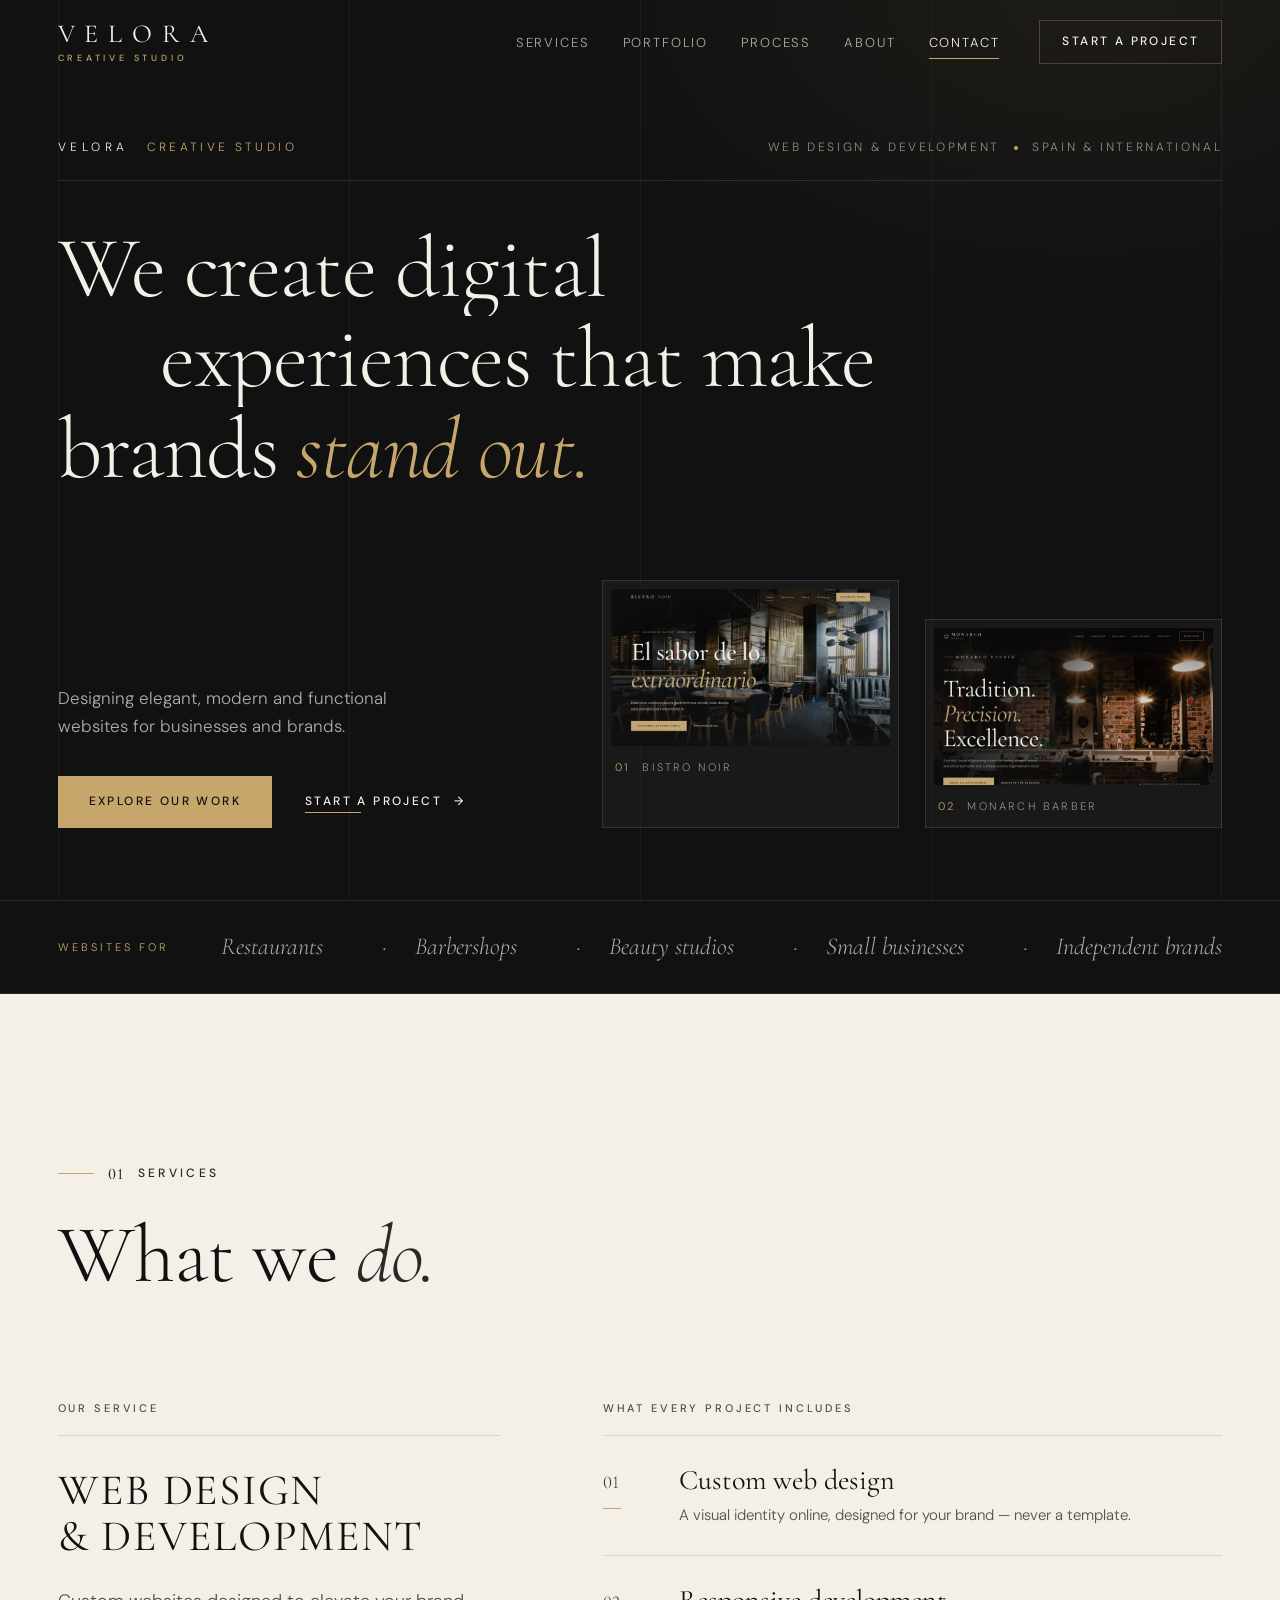
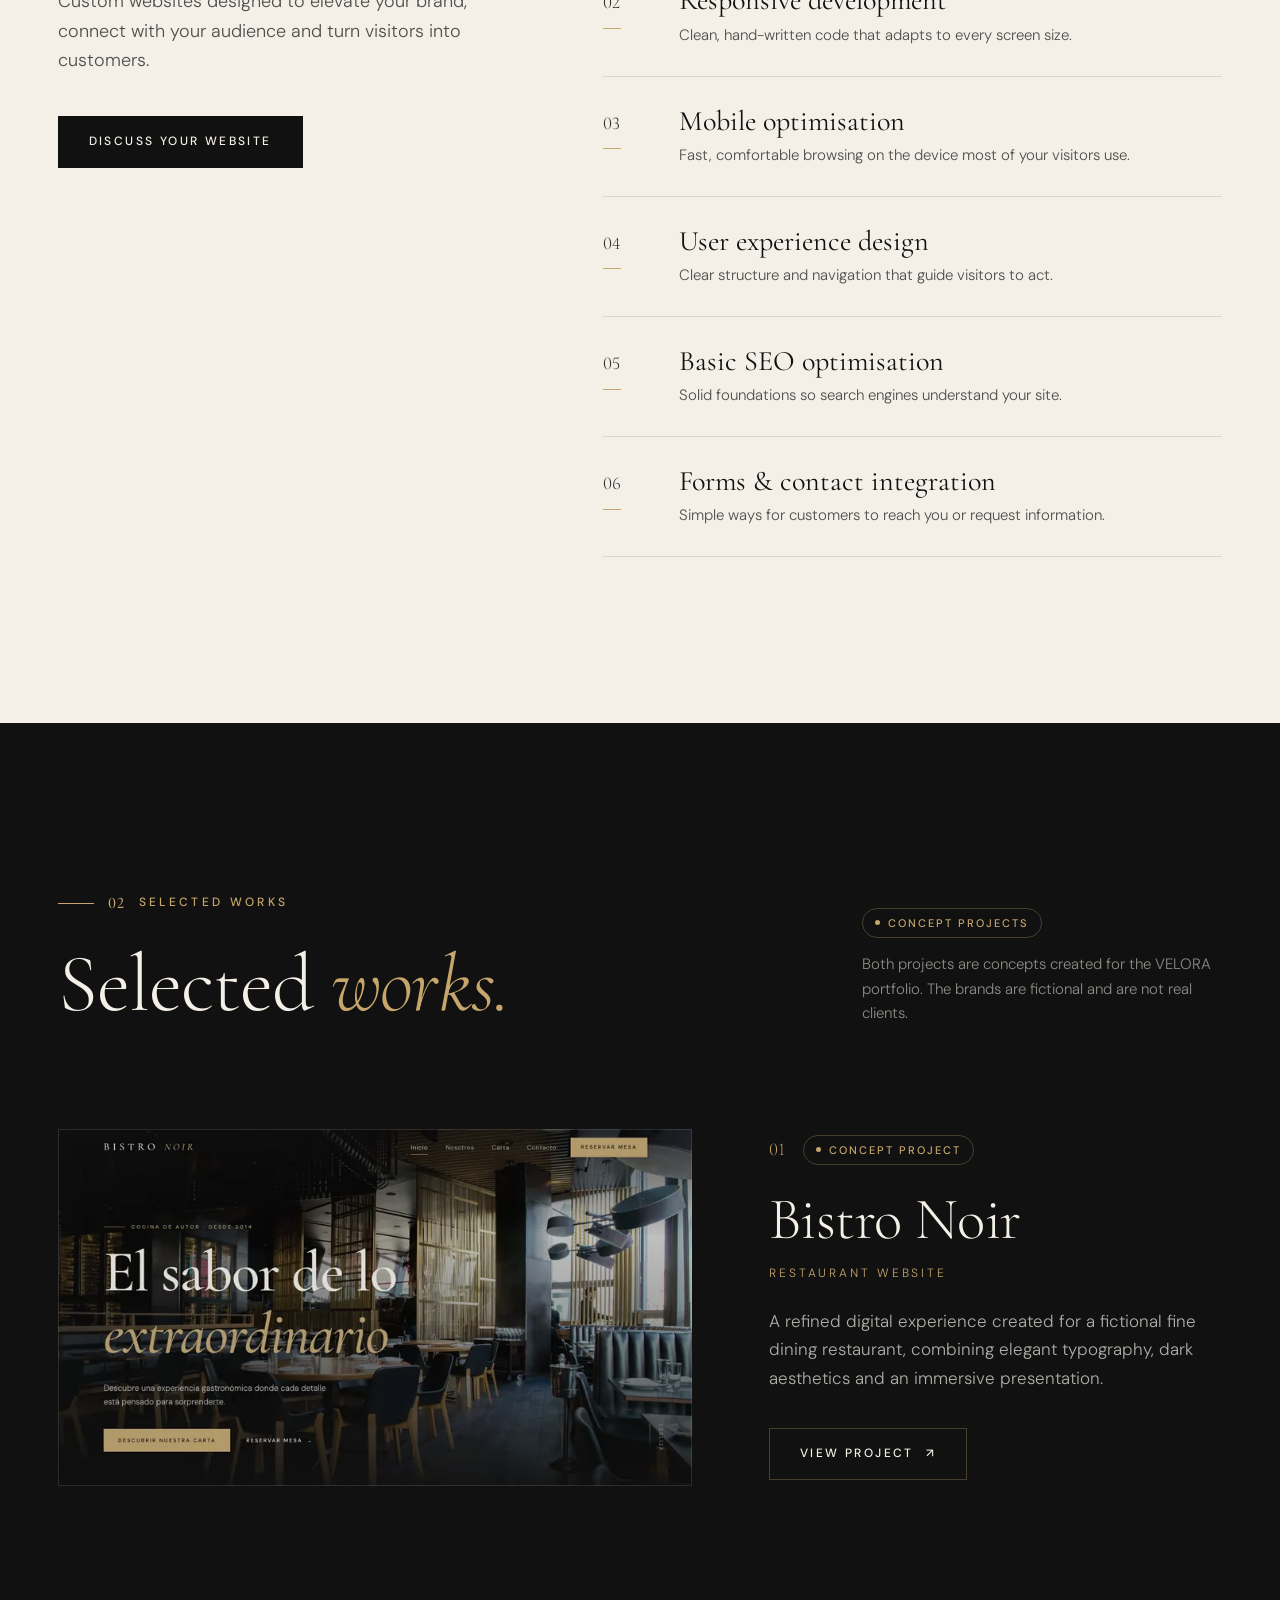
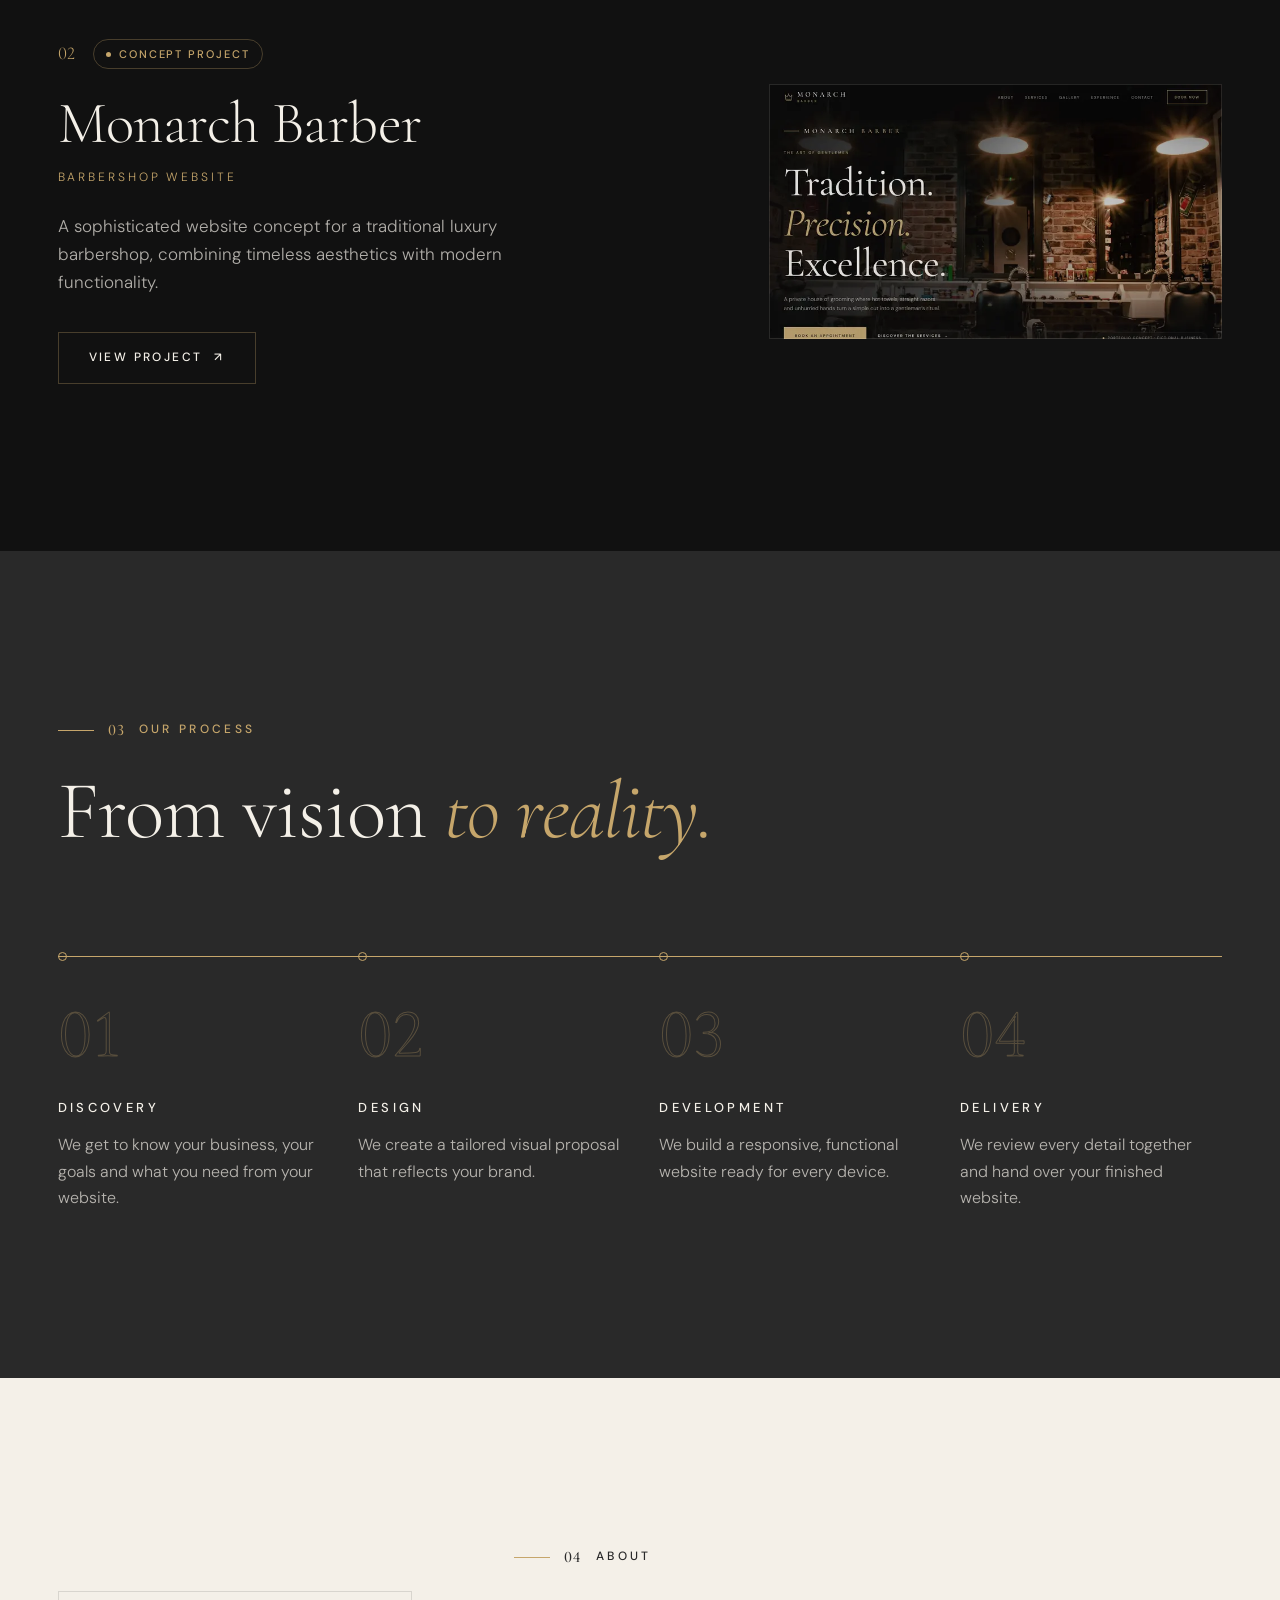
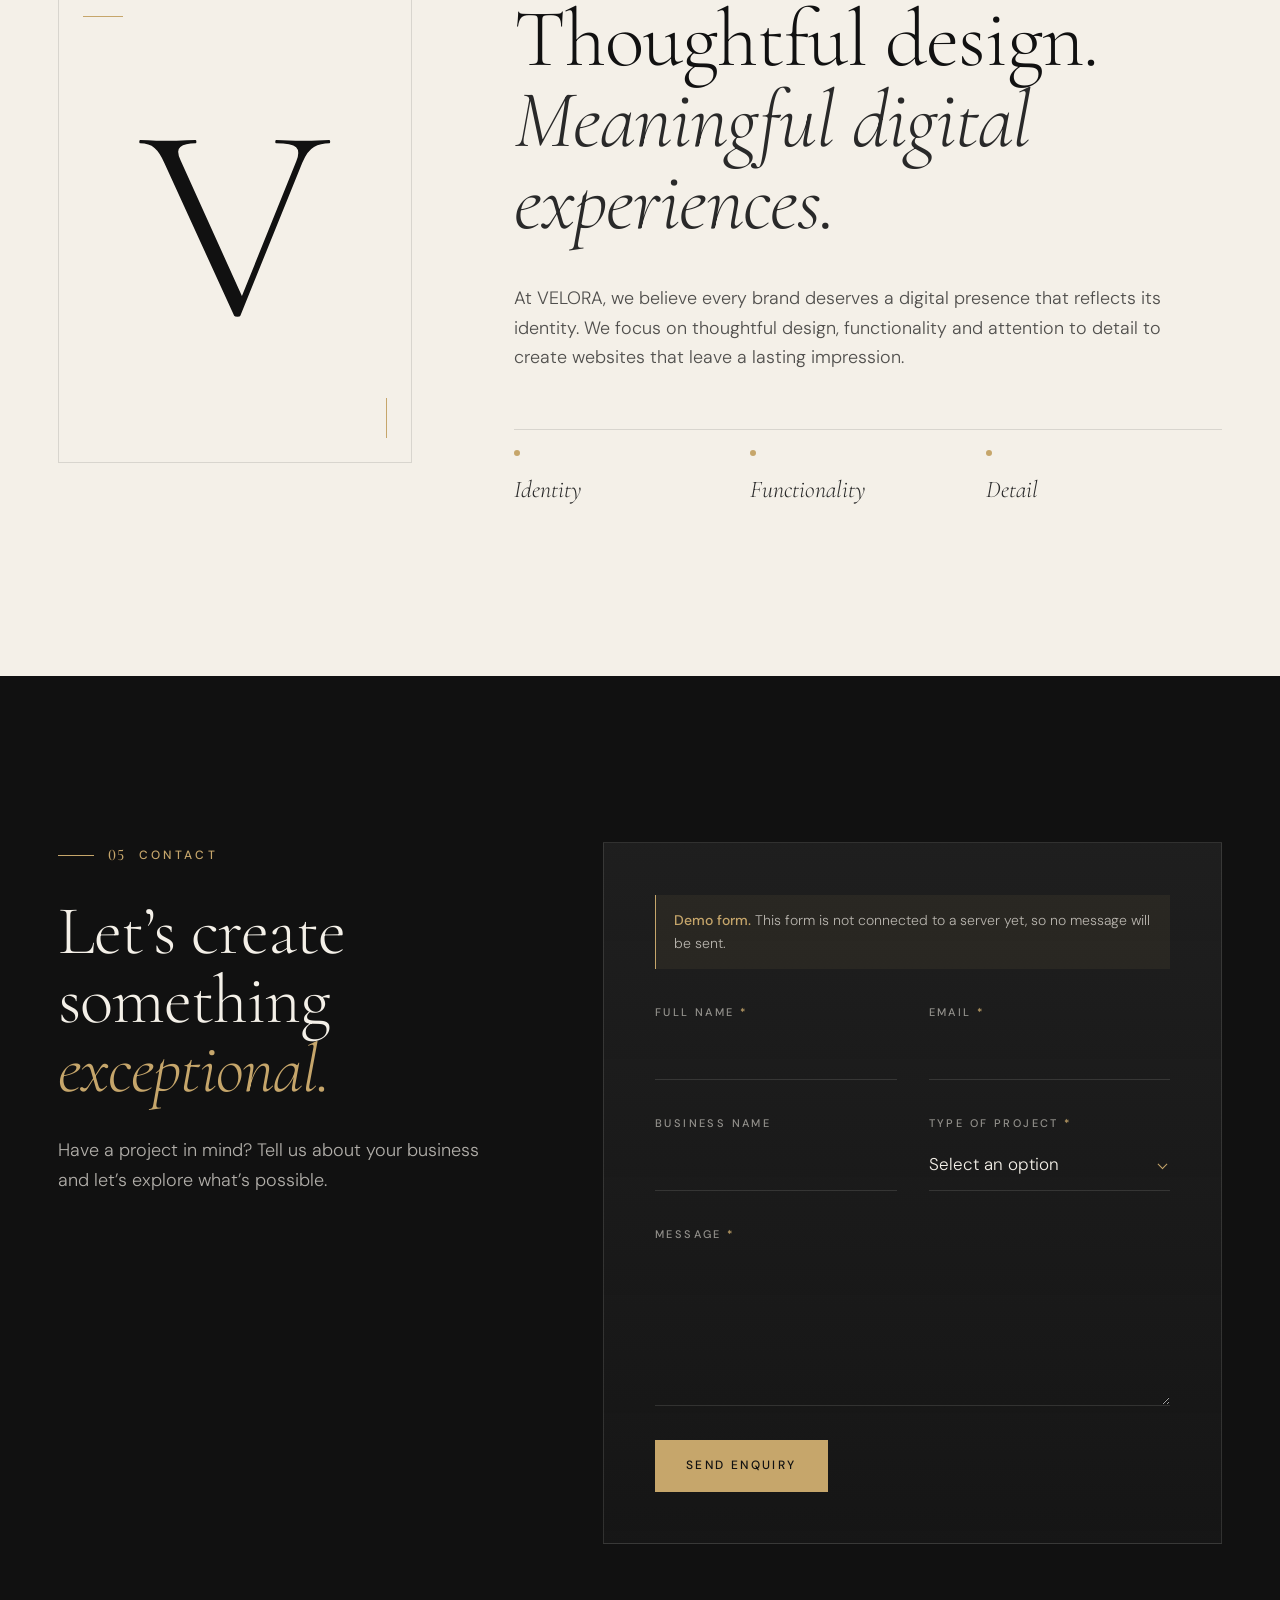
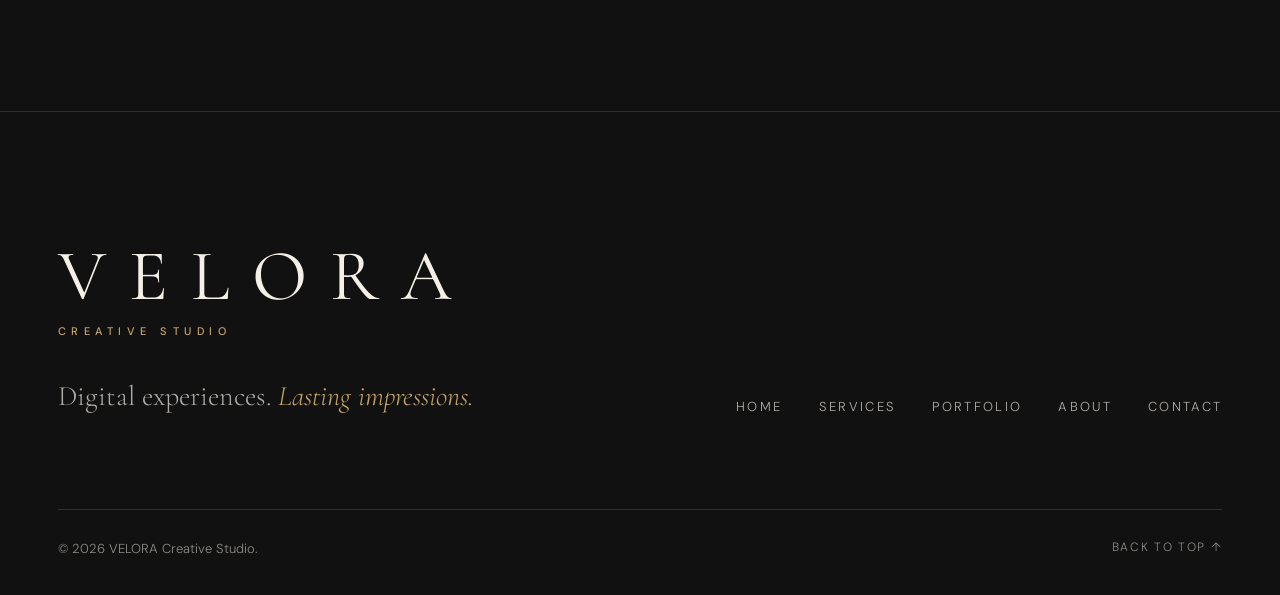
==== index.html @ c4451de2 "VELORA Creative Studio website" ====
<!doctype html>
<html lang="en">
<head>
  <meta charset="utf-8">
  <meta name="viewport" content="width=device-width, initial-scale=1">
  <title>VELORA Creative Studio — Web Design &amp; Development</title>
  <meta name="description" content="VELORA Creative Studio designs and develops elegant, modern and functional websites for restaurants, barbershops, beauty studios, small businesses and independent brands in Spain and internationally.">
  <meta name="theme-color" content="#111111">
  <meta name="color-scheme" content="dark light">
  <link rel="canonical" href="https://aarongarcia1.github.io/velora-creative-studio/">

  <!-- Open Graph / social -->
  <meta property="og:type" content="website">
  <meta property="og:site_name" content="VELORA Creative Studio">
  <meta property="og:locale" content="en_GB">
  <meta property="og:locale:alternate" content="es_ES">
  <meta property="og:title" content="VELORA Creative Studio — Digital experiences. Lasting impressions.">
  <meta property="og:description" content="Elegant, modern and functional websites for businesses and brands.">
  <meta property="og:url" content="https://aarongarcia1.github.io/velora-creative-studio/">
  <meta property="og:image" content="https://aarongarcia1.github.io/velora-creative-studio/assets/img/og-image.jpg">
  <meta property="og:image:width" content="1200">
  <meta property="og:image:height" content="630">
  <meta property="og:image:alt" content="VELORA Creative Studio wordmark on a charcoal background with a champagne gold rule">
  <meta name="twitter:card" content="summary_large_image">
  <meta name="twitter:title" content="VELORA Creative Studio — Digital experiences. Lasting impressions.">
  <meta name="twitter:description" content="Elegant, modern and functional websites for businesses and brands.">
  <meta name="twitter:image" content="https://aarongarcia1.github.io/velora-creative-studio/assets/img/og-image.jpg">

  <link rel="icon" href="assets/img/favicon.svg" type="image/svg+xml">
  <link rel="apple-touch-icon" href="assets/img/apple-touch-icon.png">

  <link rel="preconnect" href="https://fonts.googleapis.com">
  <link rel="preconnect" href="https://fonts.gstatic.com" crossorigin>
  <link rel="stylesheet" href="https://fonts.googleapis.com/css2?family=Cormorant+Garamond:ital,wght@0,300;0,400;0,500;1,300;1,400&amp;family=DM+Sans:opsz,wght@9..40,300;9..40,400;9..40,500&amp;display=swap">
  <link rel="stylesheet" href="assets/css/styles.css">

  <script type="application/ld+json">
  {
    "@context": "https://schema.org",
    "@type": "ProfessionalService",
    "name": "VELORA Creative Studio",
    "slogan": "Digital experiences. Lasting impressions.",
    "description": "Design and development of websites for businesses and brands.",
    "url": "https://aarongarcia1.github.io/velora-creative-studio/",
    "image": "https://aarongarcia1.github.io/velora-creative-studio/assets/img/og-image.jpg",
    "areaServed": ["ES", "Worldwide"],
    "knowsAbout": ["Web design", "Web development", "Responsive design", "User experience design", "Basic SEO"]
  }
  </script>

  <script>document.documentElement.classList.add('js');</script>
  <script src="assets/js/config.js" defer></script>
  <script src="assets/js/main.js" defer></script>
</head>
<body>
  <a class="skip-link" href="#main">Skip to content</a>

  <!-- ============ HEADER ============ -->
  <header class="site-header" id="top">
    <div class="container header-inner">
      <a class="logo" href="#home" aria-label="VELORA Creative Studio — back to top">
        <span class="logo-word">VELORA</span>
        <span class="logo-sub">Creative Studio</span>
      </a>

      <nav class="nav" aria-label="Main">
        <ul class="nav-list">
          <li><a href="#services">Services</a></li>
          <li><a href="#work">Portfolio</a></li>
          <li><a href="#process">Process</a></li>
          <li><a href="#about">About</a></li>
          <li><a href="#contact">Contact</a></li>
        </ul>
      </nav>

      <a class="btn btn-outline header-cta" href="#contact">Start a project</a>

      <button class="menu-toggle" type="button" aria-expanded="false" aria-controls="mobile-menu" aria-label="Open menu">
        <span class="menu-toggle-line"></span>
        <span class="menu-toggle-line"></span>
      </button>
    </div>
  </header>

  <!-- Mobile menu -->
  <div class="mobile-menu" id="mobile-menu" hidden>
    <nav aria-label="Mobile">
      <ol class="mobile-list">
        <li><a href="#home"><span>01</span>Home</a></li>
        <li><a href="#services"><span>02</span>Services</a></li>
        <li><a href="#work"><span>03</span>Portfolio</a></li>
        <li><a href="#process"><span>04</span>Process</a></li>
        <li><a href="#about"><span>05</span>About</a></li>
        <li><a href="#contact"><span>06</span>Contact</a></li>
      </ol>
    </nav>
    <p class="mobile-tagline">Digital experiences. Lasting impressions.</p>
  </div>

  <main id="main">

    <!-- ============ HERO ============ -->
    <section class="hero" id="home" aria-labelledby="hero-title">
      <div class="hero-grid-lines" aria-hidden="true"><span></span><span></span><span></span><span></span></div>

      <div class="container hero-inner">
        <div class="hero-meta" data-hero>
          <span class="hero-brand">VELORA <em>Creative Studio</em></span>
          <span class="hero-meta-right">Web design &amp; development <span class="dot" aria-hidden="true"></span> Spain &amp; international</span>
        </div>

        <h1 class="hero-title" id="hero-title">
          <span class="line"><span data-hero>We create digital</span></span>
          <span class="line"><span data-hero>experiences that make</span></span>
          <span class="line"><span data-hero>brands <em>stand out.</em></span></span>
        </h1>

        <div class="hero-bottom">
          <div class="hero-copy" data-hero>
            <p class="hero-lead">Designing elegant, modern and functional websites for businesses and brands.</p>
            <div class="hero-actions">
              <a class="btn btn-gold" href="#work">Explore our work</a>
              <a class="btn btn-text" href="#contact">Start a project <span class="arrow" aria-hidden="true">→</span></a>
            </div>
          </div>

          <div class="hero-preview" data-hero aria-label="Preview of our concept projects">
            <a class="hero-frame hero-frame--a" href="#work-bistro-noir" data-parallax="0.04">
              <img src="assets/img/bistro-noir-800.webp" width="800" height="450" alt="Home page of the Bistro Noir concept website" fetchpriority="high">
              <span class="hero-frame-cap"><span>01</span> Bistro Noir</span>
            </a>
            <a class="hero-frame hero-frame--b" href="#work-monarch-barber" data-parallax="-0.03">
              <img src="assets/img/monarch-barber-800.webp" width="800" height="450" alt="Home page of the Monarch Barber concept website">
              <span class="hero-frame-cap"><span>02</span> Monarch Barber</span>
            </a>
          </div>
        </div>
      </div>
    </section>

    <!-- ============ AUDIENCE BAND ============ -->
    <div class="band" aria-label="Who we design for">
      <div class="container band-inner">
        <span class="band-label">Websites for</span>
        <ul class="band-list">
          <li>Restaurants</li>
          <li>Barbershops</li>
          <li>Beauty studios</li>
          <li>Small businesses</li>
          <li>Independent brands</li>
        </ul>
      </div>
    </div>

    <!-- ============ SERVICES ============ -->
    <section class="section section--light services" id="services" aria-labelledby="services-title">
      <div class="container">
        <header class="section-head">
          <p class="eyebrow" data-reveal><span class="eyebrow-num">01</span> Services</p>
          <h2 class="section-title" id="services-title" data-reveal>What we <em>do.</em></h2>
        </header>

        <div class="services-grid">
          <div class="service-main" data-reveal>
            <p class="service-kicker">Our service</p>
            <h3 class="service-name">Web Design<br>&amp; Development</h3>
            <p class="service-desc">Custom websites designed to elevate your brand, connect with your audience and turn visitors into customers.</p>
            <a class="btn btn-dark" href="#contact">Discuss your website</a>
          </div>

          <div class="service-includes" data-reveal>
            <p class="service-kicker">What every project includes</p>
            <ol class="includes-list">
              <li><span class="inc-num">01</span><span class="inc-name">Custom web design</span><span class="inc-note">A visual identity online, designed for your brand — never a template.</span></li>
              <li><span class="inc-num">02</span><span class="inc-name">Responsive development</span><span class="inc-note">Clean, hand-written code that adapts to every screen size.</span></li>
              <li><span class="inc-num">03</span><span class="inc-name">Mobile optimisation</span><span class="inc-note">Fast, comfortable browsing on the device most of your visitors use.</span></li>
              <li><span class="inc-num">04</span><span class="inc-name">User experience design</span><span class="inc-note">Clear structure and navigation that guide visitors to act.</span></li>
              <li><span class="inc-num">05</span><span class="inc-name">Basic SEO optimisation</span><span class="inc-note">Solid foundations so search engines understand your site.</span></li>
              <li><span class="inc-num">06</span><span class="inc-name">Forms &amp; contact integration</span><span class="inc-note">Simple ways for customers to reach you or request information.</span></li>
            </ol>
          </div>
        </div>
      </div>
    </section>

    <!-- ============ SELECTED WORKS ============ -->
    <section class="section section--dark work" id="work" aria-labelledby="work-title">
      <div class="container">
        <header class="section-head section-head--split">
          <div>
            <p class="eyebrow" data-reveal><span class="eyebrow-num">02</span> Selected works</p>
            <h2 class="section-title" id="work-title" data-reveal>Selected <em>works.</em></h2>
          </div>
          <p class="work-disclaimer" data-reveal>
            <span class="tag">Concept projects</span>
            Both projects are concepts created for the VELORA portfolio. The brands are fictional and are not real clients.
          </p>
        </header>

        <article class="project" id="work-bistro-noir" data-reveal>
          <a class="project-media" href="https://aarongarcia1.github.io/bistro-noir/" target="_blank" rel="noopener" tabindex="-1" aria-hidden="true">
            <img src="assets/img/bistro-noir-800.webp"
                 srcset="assets/img/bistro-noir-800.webp 800w, assets/img/bistro-noir-1440.webp 1440w"
                 sizes="(min-width: 960px) 60vw, 100vw"
                 width="1440" height="810" loading="lazy" decoding="async"
                 alt="">
            <span class="project-hover" aria-hidden="true"><span>View project</span></span>
          </a>
          <div class="project-info">
            <p class="project-index"><span>01</span> <span class="tag">Concept project</span></p>
            <h3 class="project-name">Bistro Noir</h3>
            <p class="project-cat">Restaurant Website</p>
            <p class="project-desc">A refined digital experience created for a fictional fine dining restaurant, combining elegant typography, dark aesthetics and an immersive presentation.</p>
            <a class="btn btn-outline" href="https://aarongarcia1.github.io/bistro-noir/" target="_blank" rel="noopener">View project <span class="arrow" aria-hidden="true">↗</span><span class="visually-hidden"> Bistro Noir (opens in a new tab)</span></a>
          </div>
        </article>

        <article class="project project--reverse" id="work-monarch-barber" data-reveal>
          <a class="project-media" href="https://aarongarcia1.github.io/monarch-barber/" target="_blank" rel="noopener" tabindex="-1" aria-hidden="true">
            <img src="assets/img/monarch-barber-800.webp"
                 srcset="assets/img/monarch-barber-800.webp 800w, assets/img/monarch-barber-1440.webp 1440w"
                 sizes="(min-width: 960px) 60vw, 100vw"
                 width="1440" height="810" loading="lazy" decoding="async"
                 alt="">
            <span class="project-hover" aria-hidden="true"><span>View project</span></span>
          </a>
          <div class="project-info">
            <p class="project-index"><span>02</span> <span class="tag">Concept project</span></p>
            <h3 class="project-name">Monarch Barber</h3>
            <p class="project-cat">Barbershop Website</p>
            <p class="project-desc">A sophisticated website concept for a traditional luxury barbershop, combining timeless aesthetics with modern functionality.</p>
            <a class="btn btn-outline" href="https://aarongarcia1.github.io/monarch-barber/" target="_blank" rel="noopener">View project <span class="arrow" aria-hidden="true">↗</span><span class="visually-hidden"> Monarch Barber (opens in a new tab)</span></a>
          </div>
        </article>
      </div>
    </section>

    <!-- ============ PROCESS ============ -->
    <section class="section section--graphite process" id="process" aria-labelledby="process-title">
      <div class="container">
        <header class="section-head">
          <p class="eyebrow" data-reveal><span class="eyebrow-num">03</span> Our process</p>
          <h2 class="section-title" id="process-title" data-reveal>From vision <em>to reality.</em></h2>
        </header>

        <ol class="steps" data-steps>
          <li class="step" data-reveal>
            <span class="step-num">01</span>
            <h3 class="step-name">Discovery</h3>
            <p class="step-text">We get to know your business, your goals and what you need from your website.</p>
          </li>
          <li class="step" data-reveal>
            <span class="step-num">02</span>
            <h3 class="step-name">Design</h3>
            <p class="step-text">We create a tailored visual proposal that reflects your brand.</p>
          </li>
          <li class="step" data-reveal>
            <span class="step-num">03</span>
            <h3 class="step-name">Development</h3>
            <p class="step-text">We build a responsive, functional website ready for every device.</p>
          </li>
          <li class="step" data-reveal>
            <span class="step-num">04</span>
            <h3 class="step-name">Delivery</h3>
            <p class="step-text">We review every detail together and hand over your finished website.</p>
          </li>
        </ol>
      </div>
    </section>

    <!-- ============ ABOUT ============ -->
    <section class="section section--light about" id="about" aria-labelledby="about-title">
      <div class="container about-grid">
        <div class="about-mark" aria-hidden="true" data-reveal>
          <span class="about-v">V</span>
        </div>
        <div class="about-body">
          <p class="eyebrow" data-reveal><span class="eyebrow-num">04</span> About</p>
          <h2 class="section-title" id="about-title" data-reveal>Thoughtful design. <em>Meaningful digital experiences.</em></h2>
          <p class="about-text" data-reveal>At VELORA, we believe every brand deserves a digital presence that reflects its identity. We focus on thoughtful design, functionality and attention to detail to create websites that leave a lasting impression.</p>
          <ul class="values" data-reveal>
            <li>Identity</li>
            <li>Functionality</li>
            <li>Detail</li>
          </ul>
        </div>
      </div>
    </section>

    <!-- ============ CONTACT ============ -->
    <section class="section section--dark contact" id="contact" aria-labelledby="contact-title">
      <div class="container contact-grid">
        <div class="contact-intro">
          <p class="eyebrow" data-reveal><span class="eyebrow-num">05</span> Contact</p>
          <h2 class="section-title" id="contact-title" data-reveal>Let’s create something <em>exceptional.</em></h2>
          <p class="contact-lead" data-reveal>Have a project in mind? Tell us about your business and let’s explore what’s possible.</p>

          <!-- Filled from assets/js/config.js — hidden while empty -->
          <div class="contact-details" data-contact-details data-reveal hidden>
            <p class="contact-email" data-contact-email hidden>
              <span class="contact-label">Email</span>
              <a href="#" data-contact-email-link></a>
            </p>
            <div class="contact-social" data-contact-social hidden>
              <span class="contact-label">Follow</span>
              <ul data-social-list></ul>
            </div>
          </div>
        </div>

        <form class="form" id="contact-form" novalidate data-reveal aria-describedby="form-note">
          <div class="form-note" id="form-note" data-form-note>
            <strong>Demo form.</strong> This form is not connected to a server yet, so no message will be sent.
          </div>

          <div class="field">
            <label for="f-name">Full name <span aria-hidden="true">*</span></label>
            <input id="f-name" name="name" type="text" autocomplete="name" required maxlength="100">
            <p class="field-error" id="f-name-err" aria-live="polite"></p>
          </div>
          <div class="field">
            <label for="f-email">Email <span aria-hidden="true">*</span></label>
            <input id="f-email" name="email" type="email" autocomplete="email" required maxlength="150">
            <p class="field-error" id="f-email-err" aria-live="polite"></p>
          </div>
          <div class="field">
            <label for="f-business">Business name</label>
            <input id="f-business" name="business" type="text" autocomplete="organization" maxlength="120">
          </div>
          <div class="field">
            <label for="f-type">Type of project <span aria-hidden="true">*</span></label>
            <div class="select-wrap">
              <select id="f-type" name="project_type" required>
                <option value="">Select an option</option>
                <option>New website</option>
                <option>Website redesign</option>
                <option>Landing page</option>
                <option>Not sure yet</option>
              </select>
            </div>
            <p class="field-error" id="f-type-err" aria-live="polite"></p>
          </div>
          <div class="field field--full">
            <label for="f-message">Message <span aria-hidden="true">*</span></label>
            <textarea id="f-message" name="message" rows="5" required maxlength="2000"></textarea>
            <p class="field-error" id="f-message-err" aria-live="polite"></p>
          </div>

          <div class="form-foot field--full">
            <button class="btn btn-gold" type="submit" data-submit>Send enquiry</button>
            <p class="form-status" role="status" aria-live="polite" data-form-status></p>
          </div>
        </form>
      </div>
    </section>
  </main>

  <!-- ============ FOOTER ============ -->
  <footer class="footer">
    <div class="container">
      <div class="footer-top">
        <div class="footer-brand">
          <a class="logo logo--lg" href="#home" aria-label="VELORA Creative Studio — back to top">
            <span class="logo-word">VELORA</span>
            <span class="logo-sub">Creative Studio</span>
          </a>
          <p class="footer-slogan">Digital experiences. <em>Lasting impressions.</em></p>
        </div>
        <nav class="footer-nav" aria-label="Footer">
          <ul>
            <li><a href="#home">Home</a></li>
            <li><a href="#services">Services</a></li>
            <li><a href="#work">Portfolio</a></li>
            <li><a href="#about">About</a></li>
            <li><a href="#contact">Contact</a></li>
          </ul>
        </nav>
      </div>
      <div class="footer-bottom">
        <p>© 2026 VELORA Creative Studio.</p>
        <a class="to-top" href="#home">Back to top <span aria-hidden="true">↑</span></a>
      </div>
    </div>
  </footer>
</body>
</html>
---- assets/css/styles.css ----
/* ==========================================================================
   VELORA Creative Studio — styles
   1. Tokens  2. Base  3. Utilities  4. Buttons  5. Header & menu
   6. Hero  7. Band  8. Sections  9. Services  10. Work  11. Process
   12. About  13. Contact  14. Footer  15. Motion  16. Responsive
   ========================================================================== */

/* 1. Tokens ---------------------------------------------------------------- */
:root {
  --charcoal: #111111;
  --cream: #F4F0E8;
  --gold: #C6A66B;
  --graphite: #292929;

  --cream-70: rgba(244, 240, 232, .7);
  --cream-55: rgba(244, 240, 232, .55);
  --cream-12: rgba(244, 240, 232, .12);
  --ink-70: rgba(17, 17, 17, .72);
  --ink-12: rgba(17, 17, 17, .12);
  --gold-30: rgba(198, 166, 107, .3);

  --serif: "Cormorant Garamond", "Times New Roman", Georgia, serif;
  --sans: "DM Sans", system-ui, -apple-system, "Segoe UI", Roboto, sans-serif;

  --container: 1320px;
  --gutter: clamp(20px, 4.5vw, 64px);
  --section-y: clamp(96px, 13vw, 184px);
  --header-h: 84px;

  --ease: cubic-bezier(.22, .61, .36, 1);
  --ease-out: cubic-bezier(.16, 1, .3, 1);
}

/* 2. Base ------------------------------------------------------------------ */
*, *::before, *::after { box-sizing: border-box; }

html {
  scroll-behavior: smooth;
  scroll-padding-top: var(--header-h);
  -webkit-text-size-adjust: 100%;
  text-size-adjust: 100%;
}

body {
  margin: 0;
  background: var(--charcoal);
  color: var(--cream);
  font-family: var(--sans);
  font-size: 1.0625rem;
  font-weight: 300;
  line-height: 1.65;
  -webkit-font-smoothing: antialiased;
  -moz-osx-font-smoothing: grayscale;
  font-variant-numeric: lining-nums;
  overflow-x: hidden;
}
body.menu-open { overflow: hidden; }

img { display: block; max-width: 100%; height: auto; }
a { color: inherit; text-decoration: none; }
ul, ol { margin: 0; padding: 0; list-style: none; }
h1, h2, h3, p { margin: 0; }
button, input, select, textarea { font: inherit; color: inherit; }

::selection { background: var(--gold); color: var(--charcoal); }

:focus-visible {
  outline: 1px solid var(--gold);
  outline-offset: 4px;
}

em { font-style: italic; }

/* 3. Utilities ------------------------------------------------------------- */
.container {
  width: 100%;
  max-width: calc(var(--container) + var(--gutter) * 2);
  margin-inline: auto;
  padding-inline: var(--gutter);
}

.visually-hidden {
  position: absolute !important;
  width: 1px; height: 1px;
  padding: 0; margin: -1px;
  overflow: hidden; clip: rect(0 0 0 0);
  white-space: nowrap; border: 0;
}

.skip-link {
  position: fixed; top: 12px; left: 12px; z-index: 200;
  padding: 12px 18px;
  background: var(--gold); color: var(--charcoal);
  font-size: .875rem; font-weight: 500;
  transform: translateY(-160%);
  transition: transform .3s var(--ease);
}
.skip-link:focus { transform: none; }

.eyebrow {
  display: flex; align-items: center; gap: 14px;
  font-size: .75rem; font-weight: 500;
  letter-spacing: .28em; text-transform: uppercase;
  color: var(--gold);
}
.eyebrow::before {
  content: ""; width: 36px; height: 1px; background: currentColor;
}
.eyebrow-num { font-family: var(--serif); font-size: 1rem; letter-spacing: .06em; }

.tag {
  display: inline-flex; align-items: center; gap: 8px;
  padding: 5px 12px;
  border: 1px solid var(--gold-30); border-radius: 99px;
  font-family: var(--sans); font-size: .6875rem; font-weight: 500;
  letter-spacing: .18em; text-transform: uppercase; color: var(--gold);
  white-space: nowrap;
}
.tag::before {
  content: ""; width: 5px; height: 5px; border-radius: 50%; background: currentColor;
}

/* 4. Buttons --------------------------------------------------------------- */
.btn {
  position: relative;
  display: inline-flex; align-items: center; justify-content: center; gap: 12px;
  min-height: 52px; padding: 0 30px;
  border: 1px solid transparent;
  font-family: var(--sans); font-size: .75rem; font-weight: 500;
  letter-spacing: .2em; text-transform: uppercase;
  cursor: pointer; overflow: hidden; isolation: isolate;
  transition: color .45s var(--ease), border-color .45s var(--ease), background-color .45s var(--ease);
}
.btn::after {
  content: ""; position: absolute; inset: 0; z-index: -1;
  transform: scaleX(0); transform-origin: right;
  transition: transform .55s var(--ease-out);
}
.btn:hover::after, .btn:focus-visible::after { transform: scaleX(1); transform-origin: left; }

.btn-gold { background: var(--gold); color: var(--charcoal); }
.btn-gold::after { background: var(--cream); }

.btn-outline { border-color: var(--gold-30); color: var(--cream); }
.btn-outline::after { background: var(--gold); }
.btn-outline:hover, .btn-outline:focus-visible { color: var(--charcoal); border-color: var(--gold); }

.btn-dark { background: var(--charcoal); color: var(--cream); }
.btn-dark::after { background: var(--graphite); }

.btn-text {
  padding: 0 4px; min-height: 52px; color: var(--cream); overflow: visible;
}
.btn-text::after {
  inset: auto 4px 14px 4px; height: 1px; z-index: 0;
  background: var(--gold); transform: scaleX(.35); transform-origin: left;
}
.btn-text:hover::after, .btn-text:focus-visible::after { transform: scaleX(1); }

.arrow { display: inline-block; transition: transform .45s var(--ease-out); }
.btn:hover .arrow, .btn:focus-visible .arrow { transform: translateX(4px); }

/* 5. Header & menu --------------------------------------------------------- */
.site-header {
  position: fixed; inset: 0 0 auto; z-index: 100;
  height: var(--header-h);
  transition: background-color .5s var(--ease), border-color .5s var(--ease), height .5s var(--ease);
  border-bottom: 1px solid transparent;
}
.site-header.is-scrolled {
  --header-h: 72px;
  background: rgba(17, 17, 17, .86);
  -webkit-backdrop-filter: blur(14px);
  backdrop-filter: blur(14px);
  border-bottom-color: var(--cream-12);
}
.header-inner {
  height: 100%;
  display: flex; align-items: center; gap: 40px;
}

.logo { display: inline-flex; flex-direction: column; line-height: 1; color: var(--cream); }
.logo-word {
  font-family: var(--serif); font-weight: 400;
  font-size: 1.625rem; letter-spacing: .38em;
  margin-right: -.38em; /* optical balance for tracking */
}
.logo-sub {
  margin-top: 7px;
  font-size: .5625rem; font-weight: 500;
  letter-spacing: .42em; text-transform: uppercase; color: var(--gold);
}
.logo--lg .logo-word { font-size: clamp(2.5rem, 6vw, 4.5rem); letter-spacing: .32em; }
.logo--lg .logo-sub { font-size: .6875rem; margin-top: 14px; letter-spacing: .5em; }

.nav { margin-left: auto; }
.nav-list { display: flex; gap: clamp(20px, 2.6vw, 40px); }
.nav-list a {
  position: relative; padding: 8px 0;
  font-size: .8125rem; letter-spacing: .14em; text-transform: uppercase;
  color: var(--cream-70);
  transition: color .3s var(--ease);
}
.nav-list a::after {
  content: ""; position: absolute; left: 0; right: 0; bottom: 0; height: 1px;
  background: var(--gold); transform: scaleX(0); transform-origin: right;
  transition: transform .5s var(--ease-out);
}
.nav-list a:hover, .nav-list a.is-active { color: var(--cream); }
.nav-list a:hover::after, .nav-list a.is-active::after { transform: scaleX(1); transform-origin: left; }

.header-cta { min-height: 44px; padding: 0 22px; }

.menu-toggle {
  display: none;
  position: relative; width: 44px; height: 44px; margin-left: auto; margin-right: -10px;
  background: none; border: 0; cursor: pointer; z-index: 120;
}
.menu-toggle-line {
  position: absolute; left: 10px; right: 10px; height: 1px; background: var(--cream);
  transition: transform .5s var(--ease-out), top .5s var(--ease-out), width .4s var(--ease);
}
.menu-toggle-line:first-child { top: 18px; }
.menu-toggle-line:last-child { top: 26px; left: 18px; }
.menu-toggle[aria-expanded="true"] .menu-toggle-line { top: 22px; left: 10px; }
.menu-toggle[aria-expanded="true"] .menu-toggle-line:first-child { transform: rotate(45deg); }
.menu-toggle[aria-expanded="true"] .menu-toggle-line:last-child { transform: rotate(-45deg); }

.mobile-menu {
  position: fixed; inset: 0; z-index: 90;
  display: flex; flex-direction: column; justify-content: space-between;
  padding: calc(var(--header-h) + 40px) var(--gutter) 40px;
  background: var(--charcoal);
  opacity: 0; visibility: hidden;
  transition: opacity .5s var(--ease), visibility 0s linear .5s;
}
.mobile-menu.is-open { opacity: 1; visibility: visible; transition: opacity .5s var(--ease); }
.mobile-list li { border-bottom: 1px solid var(--cream-12); overflow: hidden; }
.mobile-list a {
  display: flex; align-items: baseline; gap: 20px; padding: 14px 0;
  font-family: var(--serif); font-size: clamp(2rem, 9vw, 3rem); font-weight: 300; line-height: 1.1;
  transform: translateY(100%);
  transition: transform .7s var(--ease-out), color .3s var(--ease);
}
.mobile-list a span { min-width: 2.4em; font-family: var(--sans); font-size: .75rem; color: var(--gold); letter-spacing: .1em; font-variant-numeric: tabular-nums; }
.mobile-list a:hover, .mobile-list a:focus-visible { color: var(--gold); }
.mobile-menu.is-open .mobile-list a { transform: none; }
.mobile-menu.is-open .mobile-list li:nth-child(2) a { transition-delay: .05s; }
.mobile-menu.is-open .mobile-list li:nth-child(3) a { transition-delay: .1s; }
.mobile-menu.is-open .mobile-list li:nth-child(4) a { transition-delay: .15s; }
.mobile-menu.is-open .mobile-list li:nth-child(5) a { transition-delay: .2s; }
.mobile-menu.is-open .mobile-list li:nth-child(6) a { transition-delay: .25s; }
.mobile-tagline { font-family: var(--serif); font-style: italic; font-size: 1.25rem; color: var(--cream-55); }

/* 6. Hero ------------------------------------------------------------------ */
.hero {
  position: relative;
  min-height: 100vh; min-height: 100svh;
  display: flex; flex-direction: column;
  padding-top: calc(var(--header-h) + clamp(32px, 6vh, 72px));
  padding-bottom: clamp(48px, 8vh, 96px);
  background:
    radial-gradient(ellipse 60% 50% at 85% 0%, rgba(198, 166, 107, .07), transparent 70%),
    var(--charcoal);
  overflow: hidden;
}
.hero-grid-lines {
  position: absolute; inset: 0; pointer-events: none;
  display: grid; grid-template-columns: repeat(4, 1fr);
  max-width: calc(var(--container) + var(--gutter) * 2);
  margin-inline: auto; padding-inline: var(--gutter);
}
.hero-grid-lines span { border-left: 1px solid rgba(244, 240, 232, .045); }
.hero-grid-lines span:last-child { border-right: 1px solid rgba(244, 240, 232, .045); }

.hero-inner { position: relative; flex: 1; display: flex; flex-direction: column; }

.hero-meta {
  display: flex; justify-content: space-between; align-items: center; gap: 24px;
  padding-bottom: 22px; border-bottom: 1px solid var(--cream-12);
  font-size: .75rem; letter-spacing: .22em; text-transform: uppercase; color: var(--cream-55);
}
.hero-brand { color: var(--cream); letter-spacing: .38em; }
.hero-brand em { font-style: normal; color: var(--gold); letter-spacing: .28em; margin-left: 10px; }
.hero-meta-right { display: inline-flex; align-items: center; gap: 14px; }
.dot { width: 4px; height: 4px; border-radius: 50%; background: var(--gold); }

.hero-title {
  margin: clamp(32px, 5vh, 72px) 0 clamp(28px, 4vh, 56px);
  font-family: var(--serif); font-weight: 300;
  font-size: clamp(2.75rem, 6.8vw, 7.5rem);
  line-height: .98; letter-spacing: -.015em;
}
.hero-title .line { display: block; overflow: hidden; padding-bottom: .06em; }
.hero-title .line > span { display: inline-block; }
.hero-title .line:nth-child(2) { padding-left: clamp(0px, 8vw, 132px); }
.hero-title em { color: var(--gold); font-weight: 300; white-space: nowrap; }

.hero-bottom {
  margin-top: auto;
  display: grid; grid-template-columns: minmax(0, 5fr) minmax(0, 7fr);
  gap: clamp(32px, 6vw, 96px); align-items: end;
}
.hero-lead { max-width: 30ch; font-size: clamp(1.0625rem, 1.3vw, 1.25rem); color: var(--cream-70); }
.hero-actions { display: flex; flex-wrap: wrap; align-items: center; gap: 16px 28px; margin-top: 36px; }

.hero-preview { position: relative; width: 100%; max-width: 620px; justify-self: end; display: grid; grid-template-columns: 1fr 1fr; gap: clamp(14px, 2vw, 28px); }
.hero-frame {
  position: relative; display: block;
  border: 1px solid var(--cream-12); padding: 8px;
  background: rgba(41, 41, 41, .35);
  transition: border-color .5s var(--ease);
  will-change: transform;
}
.hero-frame--b { margin-top: clamp(20px, 3vw, 48px); }
.hero-frame img {
  width: 100%; aspect-ratio: 16 / 9; object-fit: cover;
  filter: saturate(.85);
  transition: filter .6s var(--ease);
}
.hero-frame:hover { border-color: var(--gold-30); }
.hero-frame:hover img { filter: saturate(1); }
.hero-frame-cap {
  display: flex; gap: 12px; padding: 12px 4px 4px;
  font-size: .6875rem; letter-spacing: .2em; text-transform: uppercase; color: var(--cream-55);
}
.hero-frame-cap span { color: var(--gold); }

/* 7. Band ------------------------------------------------------------------ */
.band { border-block: 1px solid var(--cream-12); background: var(--charcoal); }
.band-inner {
  display: flex; align-items: center; gap: clamp(20px, 4vw, 56px);
  padding-block: 26px;
}
.band-label {
  flex-shrink: 0;
  font-size: .6875rem; letter-spacing: .28em; text-transform: uppercase; color: var(--gold);
}
.band-list {
  flex: 1; display: flex; flex-wrap: wrap; justify-content: space-between; gap: 8px 28px;
  font-family: var(--serif); font-size: clamp(1.125rem, 1.9vw, 1.625rem); font-style: italic; color: var(--cream-70);
}
.band-list li { display: inline-flex; align-items: center; gap: 28px; }
.band-list li + li::before { content: "·"; color: var(--gold); font-style: normal; }

/* 8. Sections -------------------------------------------------------------- */
.section { position: relative; padding-block: var(--section-y); }
.section--light { background: var(--cream); color: var(--charcoal); }
.section--dark { background: var(--charcoal); }
.section--graphite { background: var(--graphite); }

.section--light .eyebrow { color: var(--graphite); }
.section--light .eyebrow::before { background: var(--gold); height: 1px; }
.section--light .eyebrow-num { color: var(--graphite); }

.section-head { margin-bottom: clamp(56px, 8vw, 112px); }
.section-head--split {
  display: grid; grid-template-columns: 1fr auto; align-items: end; gap: 40px;
}
.section-title {
  margin-top: 28px;
  font-family: var(--serif); font-weight: 300;
  font-size: clamp(2.75rem, 6.4vw, 6.25rem);
  line-height: 1; letter-spacing: -.012em;
}
.section-title em { color: var(--gold); }
.section--light .section-title em { color: var(--graphite); }

/* 9. Services -------------------------------------------------------------- */
.services-grid {
  display: grid; grid-template-columns: minmax(0, 5fr) minmax(0, 7fr);
  gap: clamp(48px, 8vw, 128px);
}
.service-main { position: sticky; top: calc(var(--header-h) + 40px); align-self: start; }
.service-kicker {
  font-size: .6875rem; font-weight: 500; letter-spacing: .26em; text-transform: uppercase;
  color: var(--ink-70); padding-bottom: 18px; border-bottom: 1px solid var(--ink-12);
}
.service-name {
  margin: 32px 0 28px;
  font-family: var(--serif); font-weight: 400;
  font-size: clamp(2rem, 3.4vw, 3.25rem); line-height: 1.04;
  letter-spacing: .04em; text-transform: uppercase;
}
.service-desc { max-width: 38ch; color: var(--ink-70); margin-bottom: 40px; font-size: 1.125rem; }

.includes-list { counter-reset: none; }
.includes-list li {
  display: grid; grid-template-columns: 56px 1fr; column-gap: 20px; row-gap: 6px;
  padding: 28px 0; border-bottom: 1px solid var(--ink-12);
  transition: padding-left .5s var(--ease-out);
}
.includes-list li:hover { padding-left: 12px; }
.inc-num { grid-row: span 2; font-family: var(--serif); font-size: 1.125rem; color: var(--graphite); padding-top: 4px; }
.inc-num::after { content: ""; display: block; width: 18px; height: 1px; margin-top: 10px; background: var(--gold); }
.inc-name { font-family: var(--serif); font-size: clamp(1.5rem, 2.2vw, 2rem); line-height: 1.15; font-weight: 400; }
.inc-note { font-size: .9375rem; color: var(--ink-70); max-width: 46ch; }

/* 10. Work ----------------------------------------------------------------- */
.work-disclaimer {
  max-width: 360px; display: flex; flex-direction: column; align-items: flex-start; gap: 14px;
  font-size: .9375rem; color: var(--cream-55);
}

.project {
  display: grid; grid-template-columns: minmax(0, 7fr) minmax(0, 5fr);
  gap: clamp(32px, 6vw, 96px); align-items: center;
}
.project + .project { margin-top: clamp(96px, 12vw, 176px); }
.project--reverse .project-media { order: 2; }

.project-media {
  position: relative; display: block; overflow: hidden;
  background: var(--graphite);
}
.project-media::before { /* thin frame */
  content: ""; position: absolute; inset: 0; z-index: 2; pointer-events: none;
  border: 1px solid var(--cream-12);
}
.project-media img {
  width: 100%; aspect-ratio: 16 / 9; object-fit: cover;
  transform: scale(1.001);
  transition: transform 1.2s var(--ease-out), filter .8s var(--ease);
  filter: saturate(.85) brightness(.92);
}
.project-hover {
  position: absolute; inset: 0; z-index: 1;
  display: grid; place-items: center;
  background: rgba(17, 17, 17, .35);
  opacity: 0; transition: opacity .6s var(--ease);
}
.project-hover span {
  display: grid; place-items: center;
  width: 128px; height: 128px; border-radius: 50%;
  background: var(--gold); color: var(--charcoal);
  font-size: .6875rem; font-weight: 500; letter-spacing: .2em; text-transform: uppercase;
  transform: scale(.6); transition: transform .7s var(--ease-out);
}
.project:hover .project-media img { transform: scale(1.045); filter: saturate(1) brightness(1); }
.project:hover .project-hover { opacity: 1; }
.project:hover .project-hover span { transform: scale(1); }

.project-index { display: flex; align-items: center; gap: 18px; margin-bottom: 26px; }
.project-index > span:first-child { font-family: var(--serif); font-size: 1.125rem; color: var(--gold); }
.project-name {
  font-family: var(--serif); font-weight: 300;
  font-size: clamp(2.5rem, 4.6vw, 4.5rem); line-height: 1; letter-spacing: -.01em;
}
.project-cat {
  margin-top: 14px;
  font-size: .75rem; letter-spacing: .24em; text-transform: uppercase; color: var(--gold);
}
.project-desc { margin: 24px 0 36px; max-width: 42ch; color: var(--cream-70); }

/* 11. Process -------------------------------------------------------------- */
.steps {
  position: relative;
  display: grid; grid-template-columns: repeat(4, 1fr); gap: clamp(24px, 3vw, 48px);
}
.steps::before, .steps::after { /* timeline */
  content: ""; position: absolute; left: 0; right: 0; top: 0; height: 1px;
}
.steps::before { background: var(--cream-12); }
.steps::after {
  background: var(--gold); transform: scaleX(0); transform-origin: left;
  transition: transform 1.8s var(--ease-out) .2s;
}
.steps.is-visible::after { transform: scaleX(1); }

.step { position: relative; padding-top: 44px; }
.step::before {
  content: ""; position: absolute; top: -4px; left: 0;
  width: 9px; height: 9px; border-radius: 50%;
  background: var(--graphite); border: 1px solid var(--gold);
}
.step-num {
  display: block;
  font-family: var(--serif); font-weight: 300; font-size: clamp(3.5rem, 5.4vw, 5.5rem); line-height: 1;
  color: transparent; -webkit-text-stroke: 1px var(--gold-30);
  transition: color .6s var(--ease), -webkit-text-stroke-color .6s var(--ease);
}
.step:hover .step-num { color: var(--gold); -webkit-text-stroke-color: var(--gold); }
.step-name {
  margin: 28px 0 14px;
  font-size: .8125rem; font-weight: 500; letter-spacing: .26em; text-transform: uppercase;
}
.step-text { color: var(--cream-70); font-size: 1rem; max-width: 30ch; }

/* 12. About ---------------------------------------------------------------- */
.about-grid {
  display: grid; grid-template-columns: minmax(0, 4fr) minmax(0, 8fr);
  gap: clamp(40px, 8vw, 128px); align-items: center;
}
.about-mark {
  position: relative; aspect-ratio: 3 / 4;
  display: grid; place-items: center;
  border: 1px solid var(--ink-12);
}
.about-mark::before, .about-mark::after {
  content: ""; position: absolute; background: var(--gold);
}
.about-mark::before { top: 24px; left: 24px; width: 40px; height: 1px; }
.about-mark::after { bottom: 24px; right: 24px; width: 1px; height: 40px; }
.about-v {
  font-family: var(--serif); font-weight: 300; font-size: clamp(9rem, 22vw, 20rem); line-height: .8;
  color: var(--charcoal);
}
.about-text {
  margin-top: 40px; max-width: 54ch;
  font-size: clamp(1.0625rem, 1.4vw, 1.25rem); color: var(--ink-70);
}
.values {
  display: flex; flex-wrap: wrap; gap: 0;
  margin-top: 56px; border-top: 1px solid var(--ink-12);
}
.values li {
  flex: 1 1 140px; padding: 20px 0 0;
  font-family: var(--serif); font-style: italic; font-size: 1.5rem; color: var(--graphite);
}
.values li::before {
  content: ""; display: block; width: 6px; height: 6px; margin-bottom: 14px;
  border-radius: 50%; background: var(--gold);
}

/* 13. Contact -------------------------------------------------------------- */
.contact-grid {
  display: grid; grid-template-columns: minmax(0, 5fr) minmax(0, 7fr);
  gap: clamp(48px, 8vw, 128px); align-items: start;
}
.contact-intro .section-title { font-size: clamp(2.75rem, 5.4vw, 5.25rem); }
.contact-lead { margin-top: 32px; max-width: 36ch; font-size: 1.125rem; color: var(--cream-70); }

.contact-details { margin-top: 48px; display: grid; gap: 28px; }
.contact-details[hidden] { display: none; }
.contact-label {
  display: block; margin-bottom: 8px;
  font-size: .6875rem; letter-spacing: .26em; text-transform: uppercase; color: var(--gold);
}
.contact-email a {
  font-family: var(--serif); font-size: clamp(1.5rem, 2.4vw, 2rem);
  background: linear-gradient(var(--gold), var(--gold)) 0 100% / 0 1px no-repeat;
  transition: background-size .5s var(--ease-out);
}
.contact-email a:hover { background-size: 100% 1px; }
.contact-social ul { display: flex; flex-wrap: wrap; gap: 10px 28px; }
.contact-social a { font-size: .875rem; letter-spacing: .14em; text-transform: uppercase; color: var(--cream-70); }
.contact-social a:hover { color: var(--gold); }

.form {
  display: grid; grid-template-columns: 1fr 1fr; gap: 34px 32px;
  padding: clamp(28px, 4vw, 56px);
  border: 1px solid var(--cream-12);
  background: linear-gradient(180deg, rgba(41, 41, 41, .55), rgba(41, 41, 41, .2));
}
.form-note {
  grid-column: 1 / -1;
  padding: 14px 18px;
  border-left: 1px solid var(--gold);
  background: rgba(198, 166, 107, .07);
  font-size: .875rem; color: var(--cream-70);
}
.form-note strong { color: var(--gold); font-weight: 500; }
.field { display: flex; flex-direction: column; }
.field--full { grid-column: 1 / -1; }
.field label {
  margin-bottom: 8px;
  font-size: .6875rem; font-weight: 500; letter-spacing: .22em; text-transform: uppercase; color: var(--cream-55);
}
.field label span { color: var(--gold); }
.field input, .field select, .field textarea {
  width: 100%; padding: 10px 0 12px;
  background: transparent; border: 0; border-bottom: 1px solid var(--cream-12); border-radius: 0;
  font-size: 1.0625rem; font-weight: 300;
  transition: border-color .4s var(--ease);
  -webkit-appearance: none; appearance: none;
}
.field textarea { resize: vertical; min-height: 120px; line-height: 1.55; }
.field input:hover, .field select:hover, .field textarea:hover { border-bottom-color: var(--cream-55); }
.field input:focus, .field select:focus, .field textarea:focus { outline: none; border-bottom-color: var(--gold); }
.field input:focus-visible, .field select:focus-visible, .field textarea:focus-visible {
  box-shadow: 0 1px 0 0 var(--gold);
}
.select-wrap { position: relative; }
.select-wrap::after {
  content: ""; position: absolute; right: 4px; top: 50%; width: 7px; height: 7px;
  border-right: 1px solid var(--gold); border-bottom: 1px solid var(--gold);
  transform: translateY(-75%) rotate(45deg); pointer-events: none;
}
.field select { padding-right: 28px; cursor: pointer; }
.field select option { background: var(--graphite); color: var(--cream); }
.field.has-error input, .field.has-error select, .field.has-error textarea { border-bottom-color: #d98a7a; }
.field-error { min-height: 0; margin-top: 6px; font-size: .8125rem; color: #e3a395; }
.field-error:empty { display: none; }

.form-foot { display: flex; flex-wrap: wrap; align-items: center; gap: 16px 28px; }
.form-status { flex: 1 1 260px; font-size: .9375rem; color: var(--cream-70); }
.form-status a { color: var(--gold); border-bottom: 1px solid var(--gold-30); }
.form-status.is-success { color: var(--gold); }
.btn[disabled] { opacity: .6; cursor: progress; }

/* 14. Footer --------------------------------------------------------------- */
.footer { padding: clamp(80px, 10vw, 140px) 0 36px; border-top: 1px solid var(--cream-12); }
.footer-top {
  display: flex; flex-wrap: wrap; justify-content: space-between; align-items: flex-end; gap: 48px;
  padding-bottom: clamp(56px, 7vw, 96px);
}
.footer-slogan { margin-top: 36px; font-family: var(--serif); font-size: clamp(1.375rem, 2.2vw, 1.875rem); color: var(--cream-70); }
.footer-slogan em { color: var(--gold); }
.footer-nav ul { display: flex; flex-wrap: wrap; gap: 14px 36px; }
.footer-nav a {
  font-size: .8125rem; letter-spacing: .18em; text-transform: uppercase; color: var(--cream-70);
  transition: color .3s var(--ease);
}
.footer-nav a:hover { color: var(--gold); }
.footer-bottom {
  display: flex; flex-wrap: wrap; justify-content: space-between; gap: 16px;
  padding-top: 28px; border-top: 1px solid var(--cream-12);
  font-size: .8125rem; color: var(--cream-55);
}
.to-top { letter-spacing: .14em; text-transform: uppercase; font-size: .75rem; }
.to-top:hover { color: var(--gold); }

/* 15. Motion --------------------------------------------------------------- */
.js [data-reveal] {
  opacity: 0; transform: translateY(28px);
  transition: opacity 1s var(--ease-out), transform 1.1s var(--ease-out);
}
.js [data-reveal].is-visible { opacity: 1; transform: none; }

.js .hero [data-hero] { opacity: 0; transform: translateY(24px); }
.js .hero-title [data-hero] { opacity: 1; transform: translateY(105%); }
.js .hero.is-ready [data-hero] {
  opacity: 1; transform: none;
  transition: opacity 1.2s var(--ease-out), transform 1.3s var(--ease-out);
}
.js .hero.is-ready .hero-title .line:nth-child(1) [data-hero] { transition-delay: .15s; }
.js .hero.is-ready .hero-title .line:nth-child(2) [data-hero] { transition-delay: .27s; }
.js .hero.is-ready .hero-title .line:nth-child(3) [data-hero] { transition-delay: .39s; }
.js .hero.is-ready .hero-copy { transition-delay: .65s; }
.js .hero.is-ready .hero-preview { transition-delay: .85s; }

@media (prefers-reduced-motion: reduce) {
  html { scroll-behavior: auto; }
  *, *::before, *::after {
    animation-duration: .01ms !important; animation-iteration-count: 1 !important;
    transition-duration: .01ms !important; transition-delay: 0s !important;
  }
  .js [data-reveal], .js .hero [data-hero], .js .hero-title [data-hero] { opacity: 1; transform: none; }
}

/* 16. Responsive ----------------------------------------------------------- */
@media (max-width: 1080px) {
  .nav, .header-cta { display: none; }
  .menu-toggle { display: block; }
  .hero-bottom { grid-template-columns: 1fr; }
  .hero-preview { max-width: 720px; justify-self: start; }
  .services-grid, .contact-grid { grid-template-columns: 1fr; }
  .service-main { position: static; }
  .steps { grid-template-columns: 1fr 1fr; row-gap: 72px; }
  .steps::before, .steps::after { display: none; }
  .step { border-top: 1px solid var(--cream-12); }
}

@media (max-width: 860px) {
  .project, .project--reverse { grid-template-columns: 1fr; }
  .project--reverse .project-media { order: 0; }
  .section-head--split { grid-template-columns: 1fr; }
  .about-grid { grid-template-columns: 1fr; }
  .about-mark { aspect-ratio: auto; height: 260px; max-width: 420px; }
  .about-v { font-size: 12rem; }
  .hero-meta-right { display: none; }
  .band-inner { flex-direction: column; align-items: flex-start; gap: 12px; }
  .band-list { justify-content: flex-start; gap: 4px 18px; }
  .band-list li { gap: 18px; }
}

@media (max-width: 600px) {
  :root { --header-h: 72px; }
  body { font-size: 1rem; }
  .hero-title .line:nth-child(2) { padding-left: 0; }
  .hero-meta { display: none; }
  /* let the headline flow naturally on narrow screens */
  .hero-title .line, .hero-title .line > span { display: inline; padding: 0; overflow: visible; }
  .js .hero-title [data-hero] { opacity: 0; transform: none; }
  .hero-title { font-size: clamp(2.5rem, 11.4vw, 3.5rem); line-height: 1.02; }
  .hero-actions .btn-gold { width: 100%; }
  .hero-preview { gap: 10px; }
  .hero-frame { padding: 5px; }
  .hero-frame-cap { font-size: .5625rem; letter-spacing: .14em; gap: 6px; }
  .steps { grid-template-columns: 1fr; row-gap: 56px; }
  .form { grid-template-columns: 1fr; gap: 28px; }
  .form-foot .btn { width: 100%; }
  .project-hover { display: none; }
  .project .btn { width: 100%; }
  .includes-list li { grid-template-columns: 40px 1fr; column-gap: 14px; }
  .footer-nav ul { gap: 14px 24px; }
}

@media (hover: none) {
  .project-hover { display: none; }
}
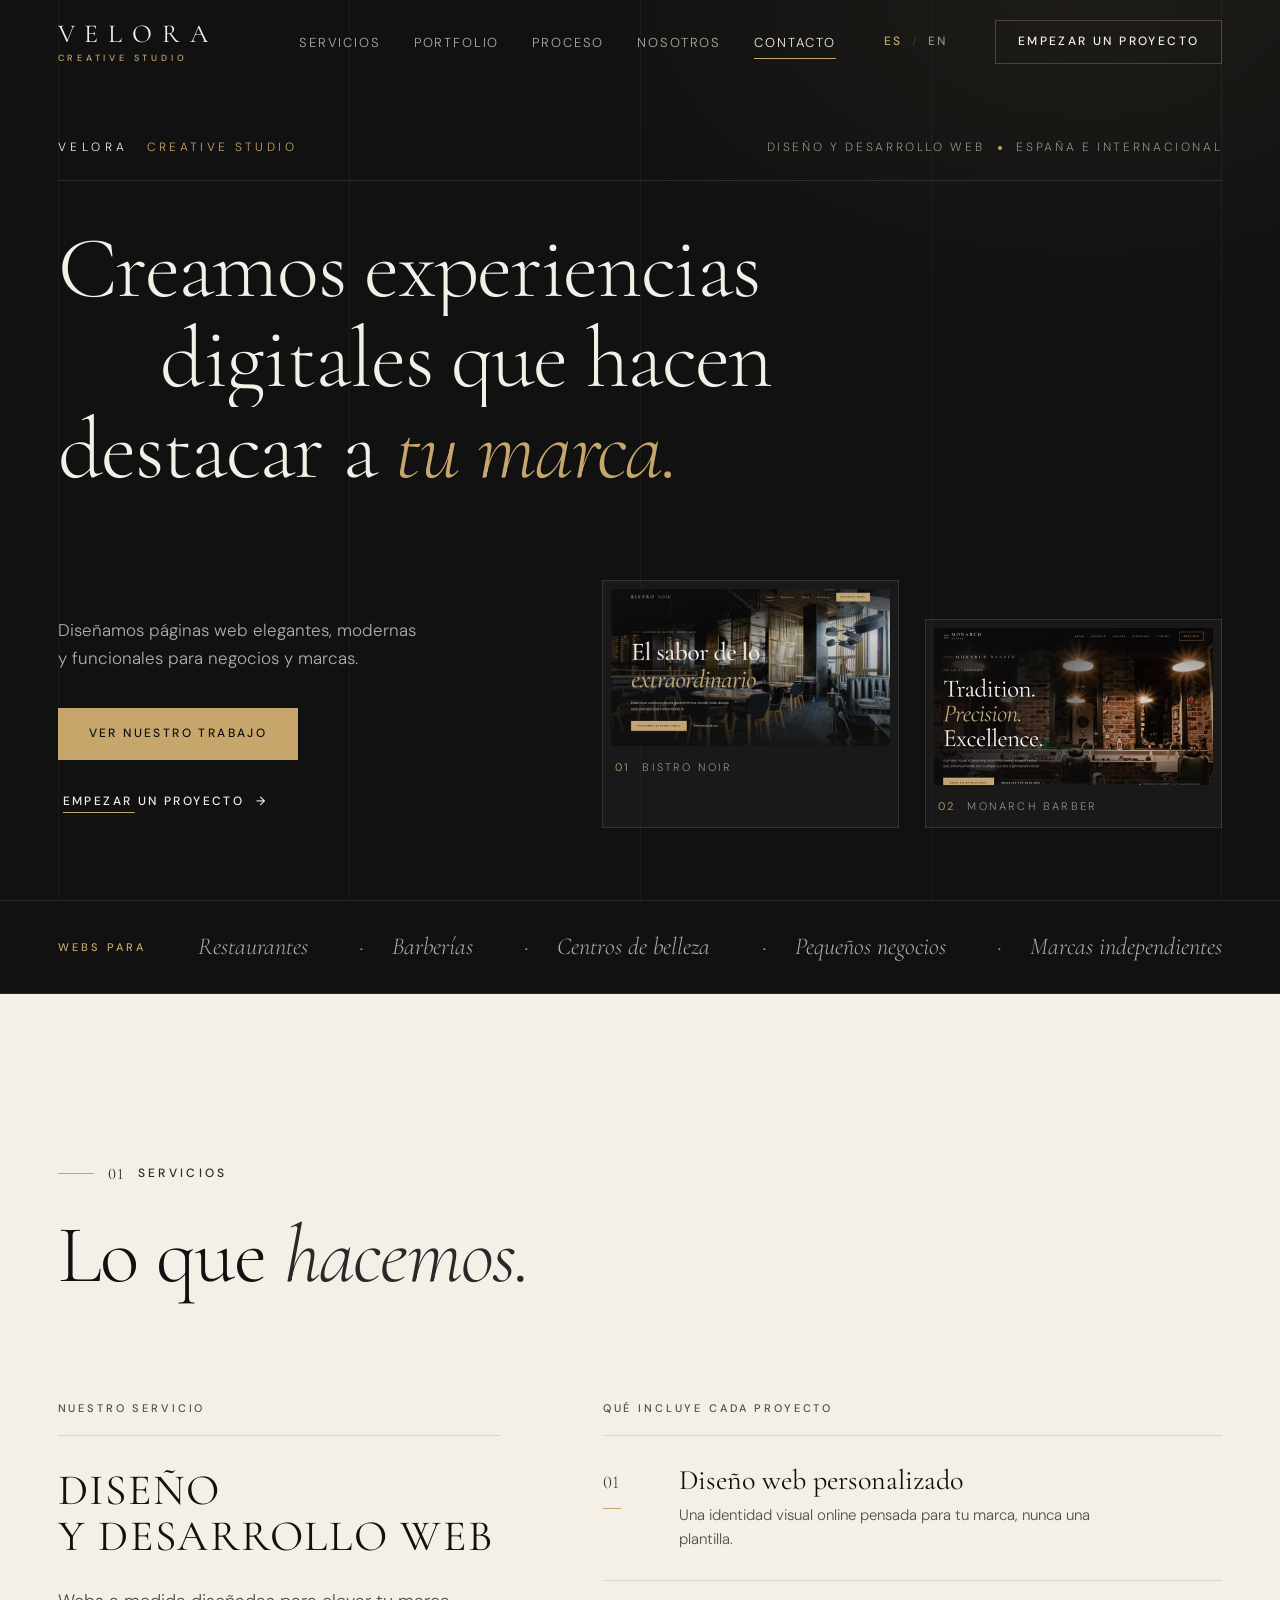
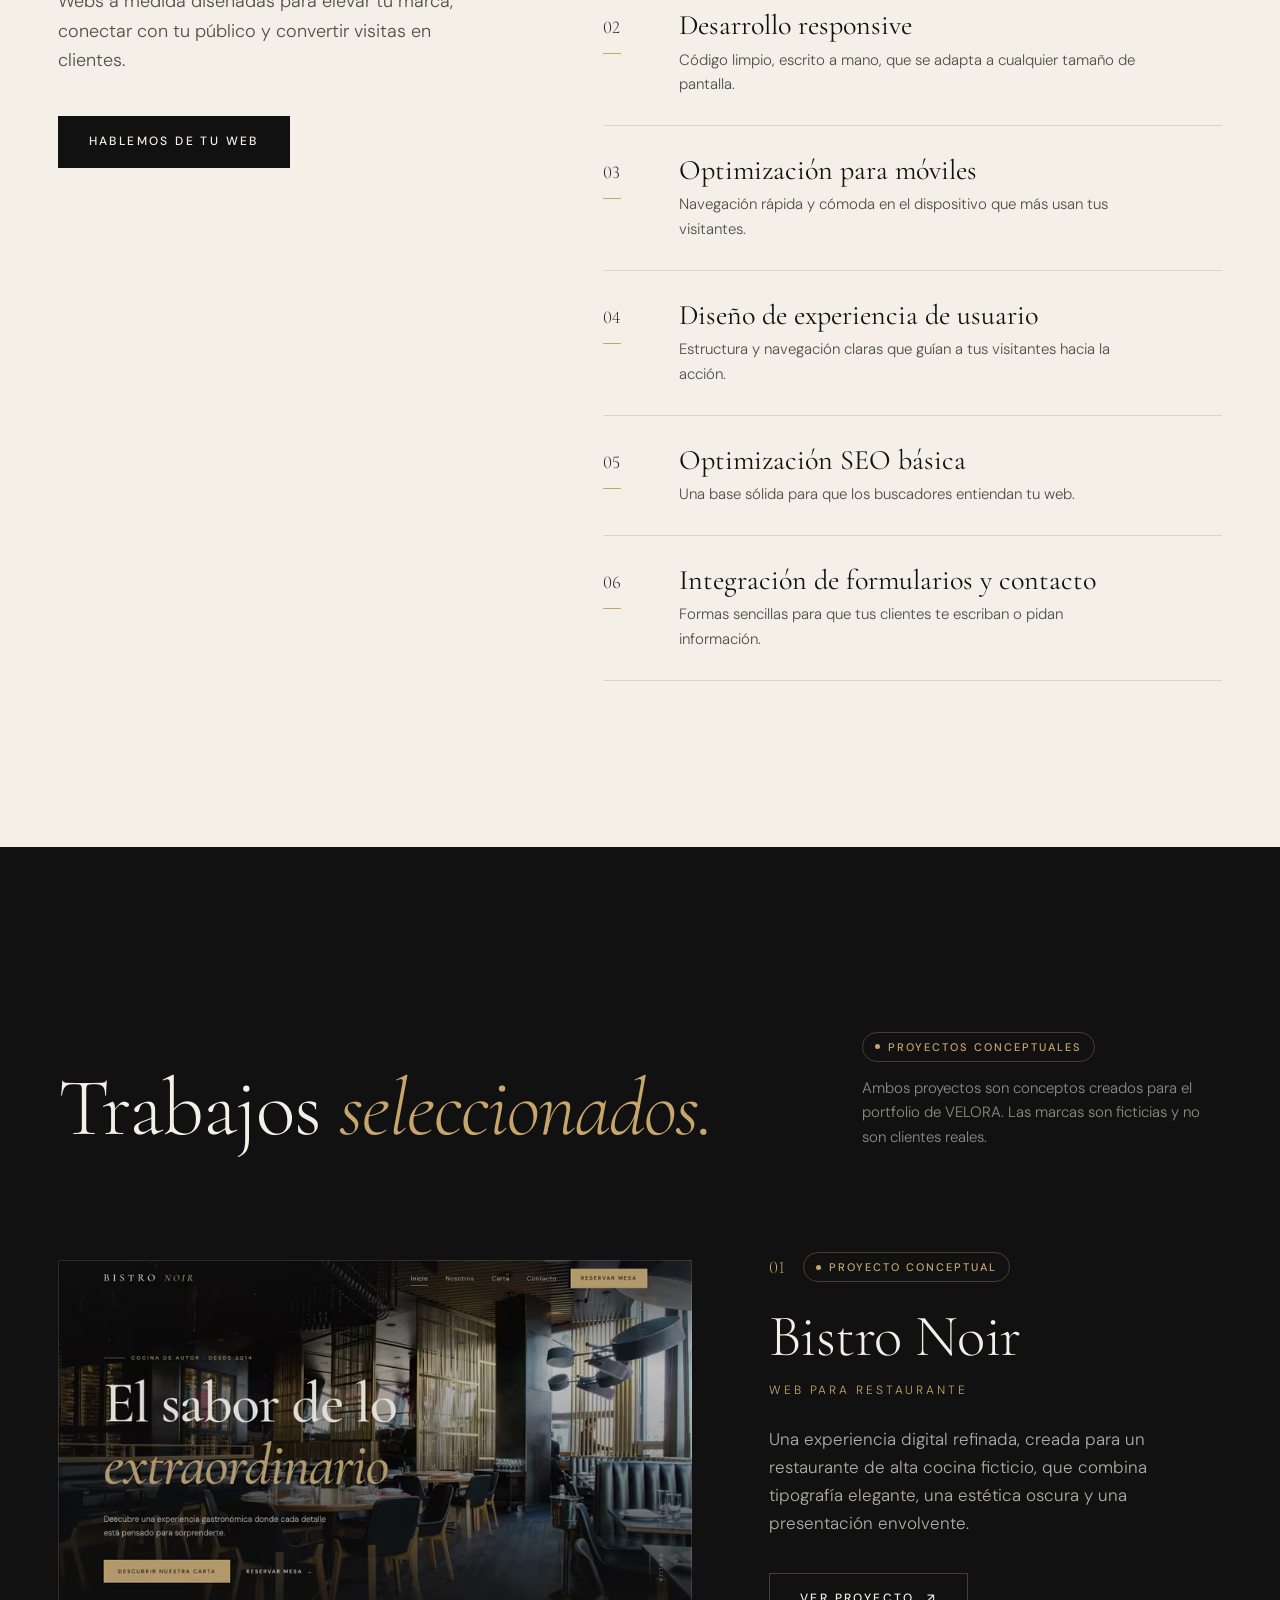
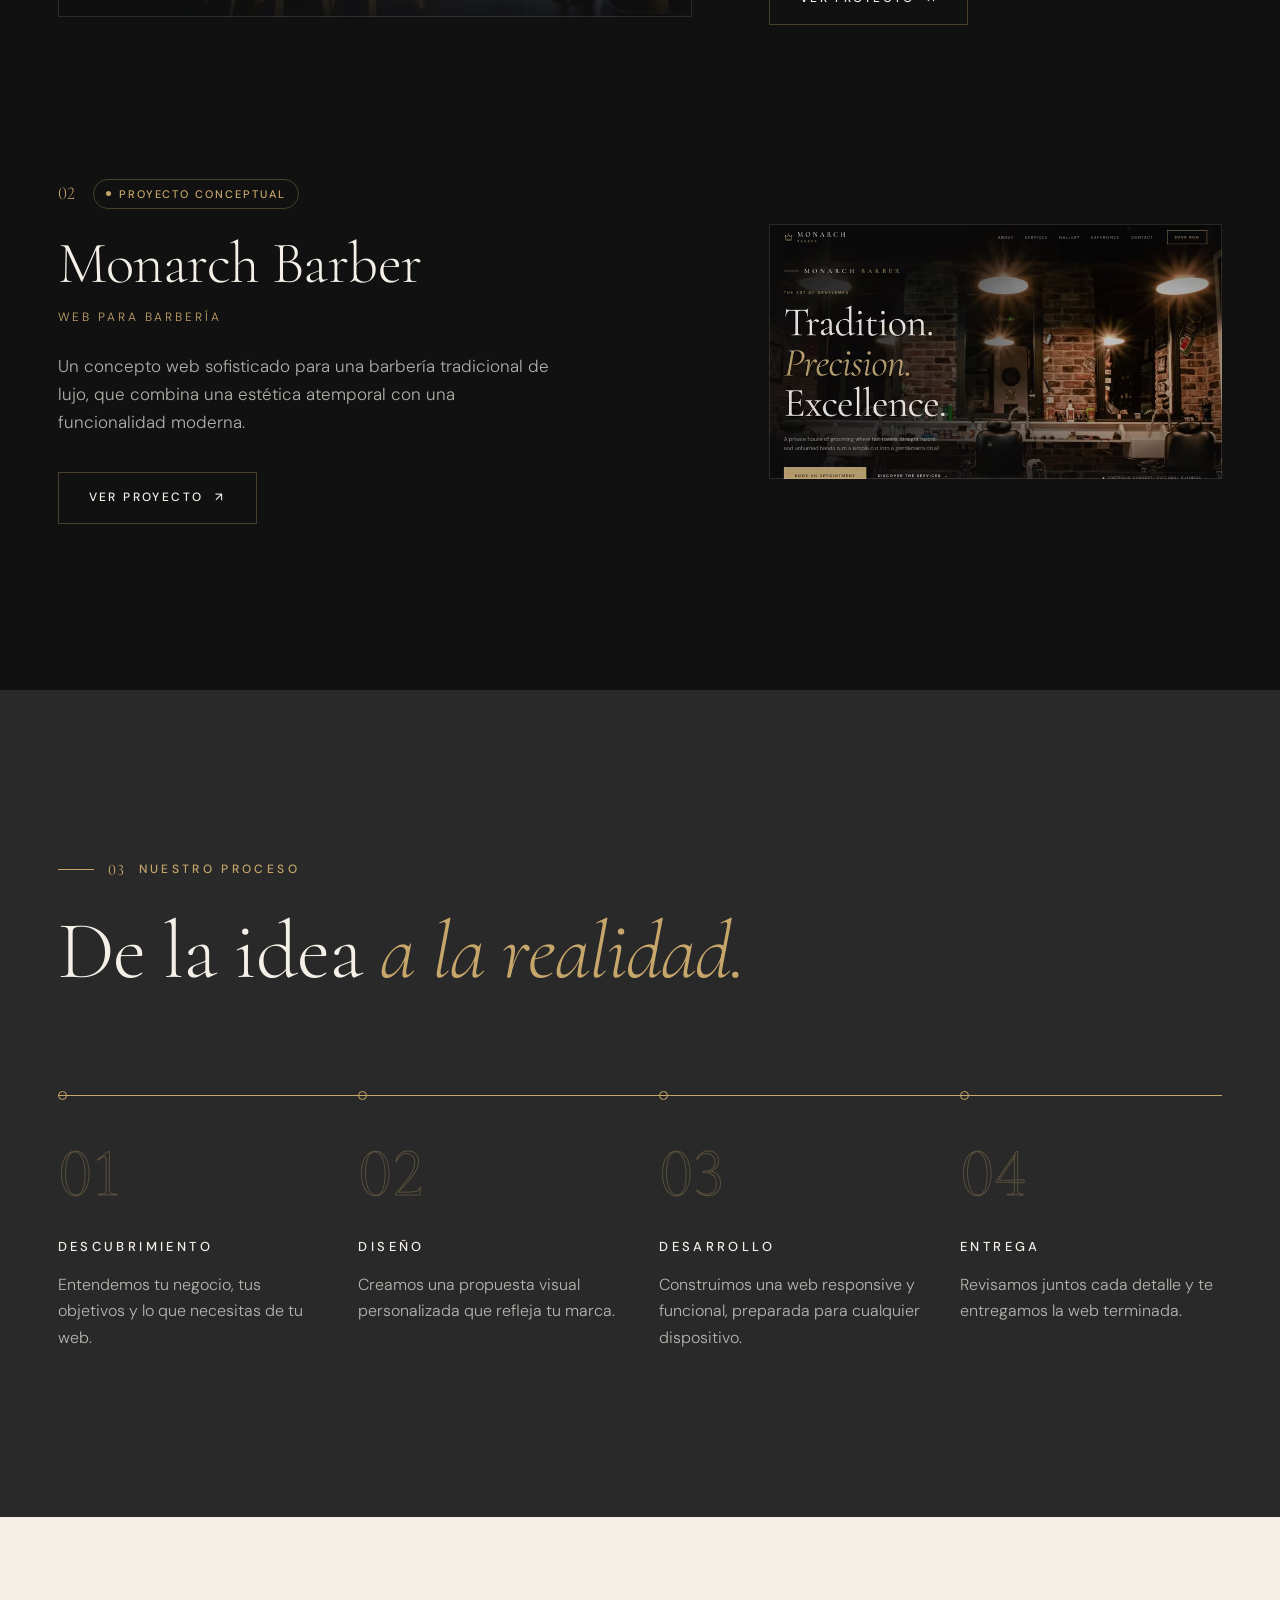
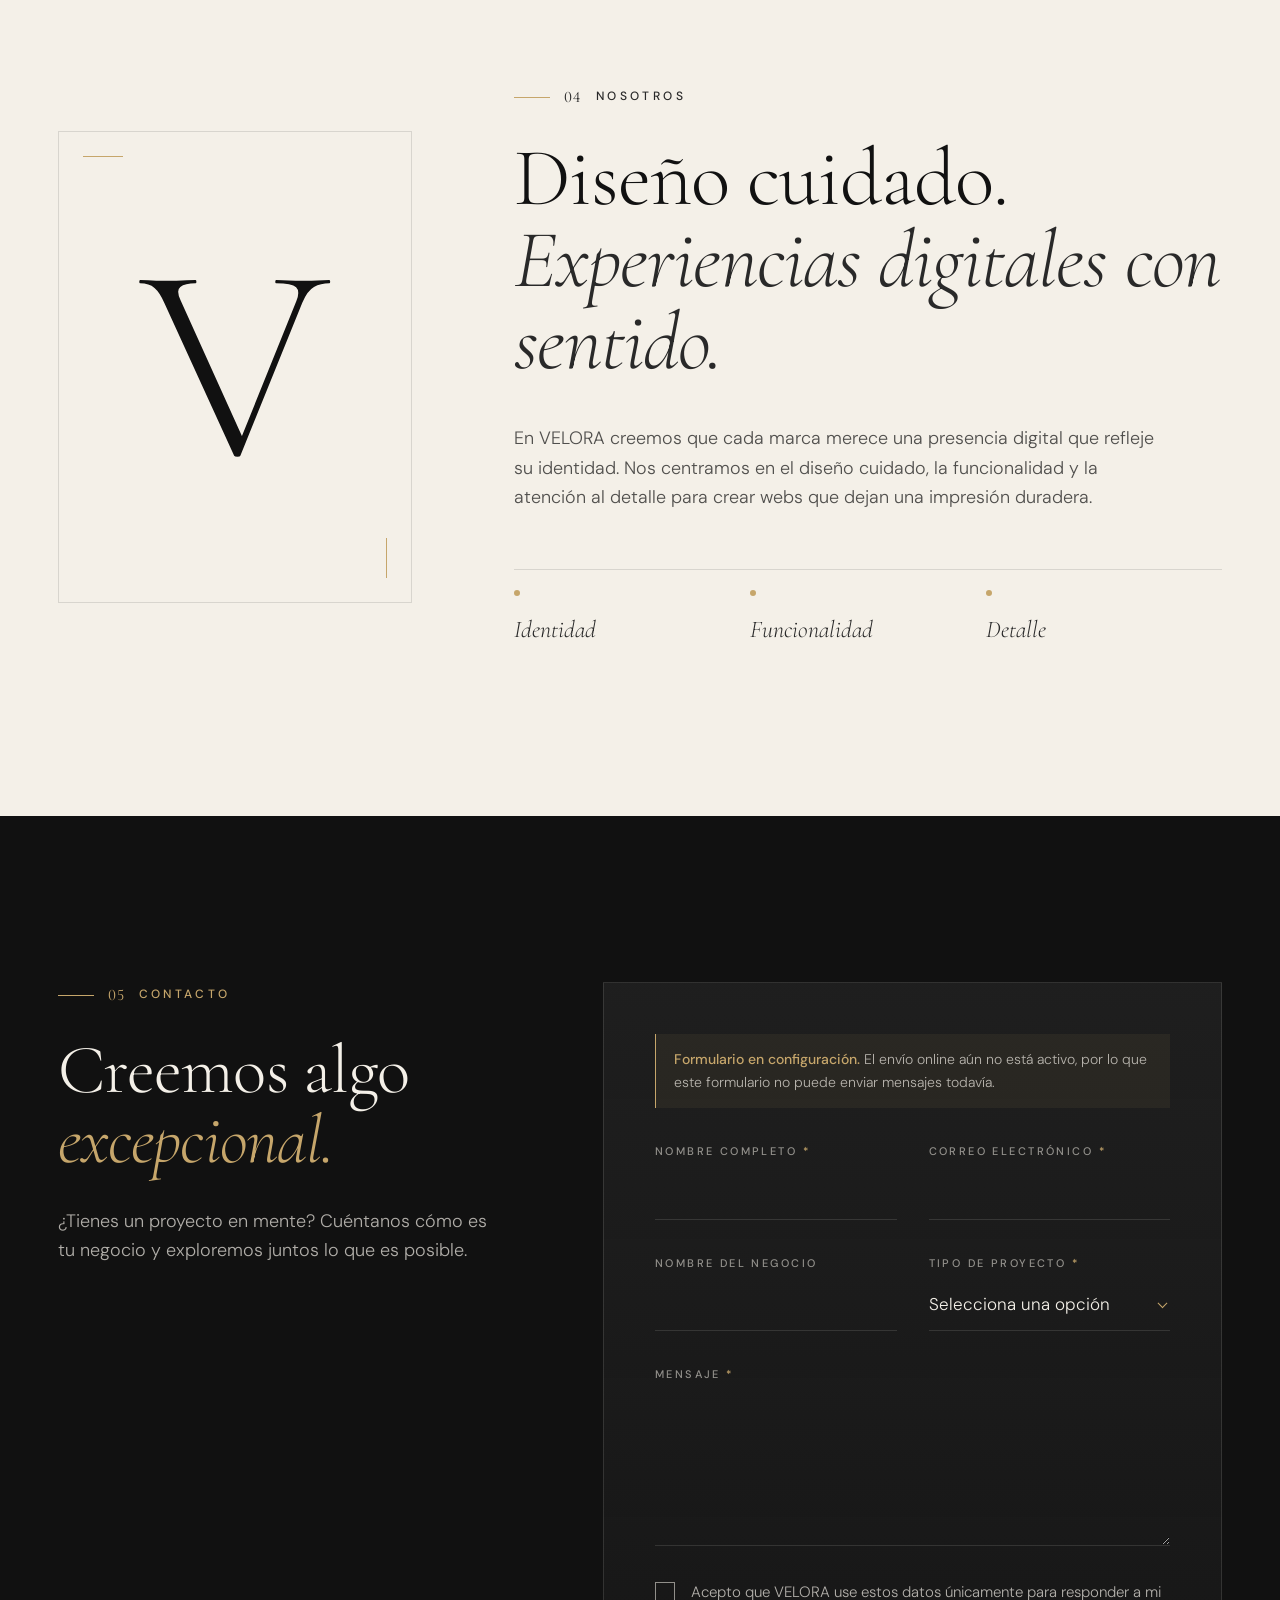
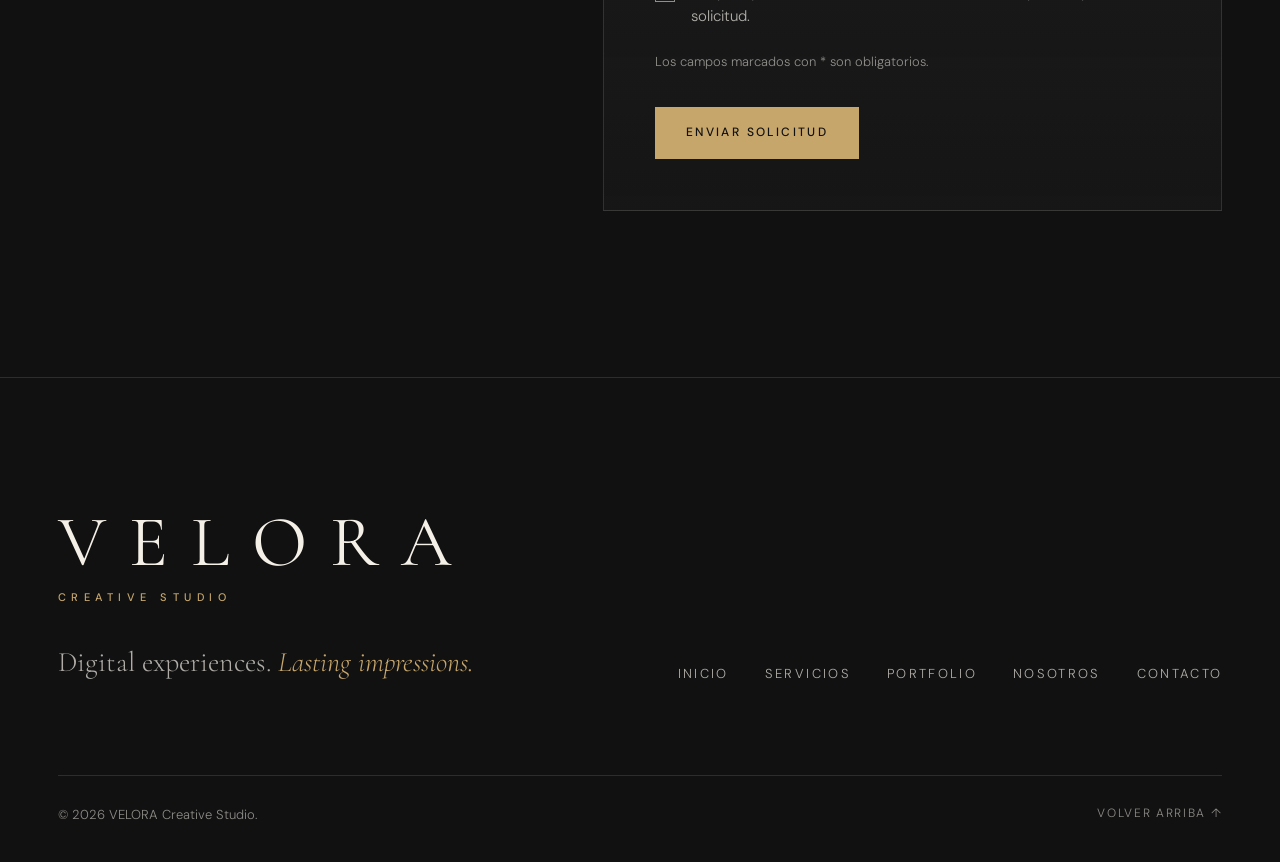
==== commit 7b808396: "Version bilingue ES/EN, formulario real y revision profesional" ====
--- a/index.html
+++ b/index.html
@@ -1,37 +1,41 @@
 <!doctype html>
-<html lang="en">
+<html lang="es">
 <head>
   <meta charset="utf-8">
   <meta name="viewport" content="width=device-width, initial-scale=1">
-  <title>VELORA Creative Studio — Web Design &amp; Development</title>
-  <meta name="description" content="VELORA Creative Studio designs and develops elegant, modern and functional websites for restaurants, barbershops, beauty studios, small businesses and independent brands in Spain and internationally.">
+  <title>VELORA Creative Studio — Diseño y desarrollo web</title>
+  <meta name="description" content="Webs elegantes, modernas y funcionales para restaurantes, barberías, centros de belleza, pequeños negocios y marcas. España e internacional.">
   <meta name="theme-color" content="#111111">
-  <meta name="color-scheme" content="dark light">
+  <meta name="color-scheme" content="dark">
   <link rel="canonical" href="https://aarongarcia1.github.io/velora-creative-studio/">
+  <link rel="alternate" hreflang="es" href="https://aarongarcia1.github.io/velora-creative-studio/">
+  <link rel="alternate" hreflang="en" href="https://aarongarcia1.github.io/velora-creative-studio/en/">
+  <link rel="alternate" hreflang="x-default" href="https://aarongarcia1.github.io/velora-creative-studio/">
 
   <!-- Open Graph / social -->
   <meta property="og:type" content="website">
   <meta property="og:site_name" content="VELORA Creative Studio">
-  <meta property="og:locale" content="en_GB">
-  <meta property="og:locale:alternate" content="es_ES">
-  <meta property="og:title" content="VELORA Creative Studio — Digital experiences. Lasting impressions.">
-  <meta property="og:description" content="Elegant, modern and functional websites for businesses and brands.">
+  <meta property="og:locale" content="es_ES">
+  <meta property="og:locale:alternate" content="en_GB">
+  <meta property="og:title" content="VELORA Creative Studio — Diseño y desarrollo web">
+  <meta property="og:description" content="Páginas web elegantes, modernas y funcionales para negocios y marcas.">
   <meta property="og:url" content="https://aarongarcia1.github.io/velora-creative-studio/">
   <meta property="og:image" content="https://aarongarcia1.github.io/velora-creative-studio/assets/img/og-image.jpg">
   <meta property="og:image:width" content="1200">
   <meta property="og:image:height" content="630">
-  <meta property="og:image:alt" content="VELORA Creative Studio wordmark on a charcoal background with a champagne gold rule">
+  <meta property="og:image:alt" content="Logotipo de VELORA Creative Studio sobre fondo negro carbón con una línea dorada">
   <meta name="twitter:card" content="summary_large_image">
-  <meta name="twitter:title" content="VELORA Creative Studio — Digital experiences. Lasting impressions.">
-  <meta name="twitter:description" content="Elegant, modern and functional websites for businesses and brands.">
+  <meta name="twitter:title" content="VELORA Creative Studio — Diseño y desarrollo web">
+  <meta name="twitter:description" content="Páginas web elegantes, modernas y funcionales para negocios y marcas.">
   <meta name="twitter:image" content="https://aarongarcia1.github.io/velora-creative-studio/assets/img/og-image.jpg">
+  <meta name="twitter:image:alt" content="Logotipo de VELORA Creative Studio sobre fondo negro carbón con una línea dorada">
 
   <link rel="icon" href="assets/img/favicon.svg" type="image/svg+xml">
   <link rel="apple-touch-icon" href="assets/img/apple-touch-icon.png">
 
   <link rel="preconnect" href="https://fonts.googleapis.com">
   <link rel="preconnect" href="https://fonts.gstatic.com" crossorigin>
-  <link rel="stylesheet" href="https://fonts.googleapis.com/css2?family=Cormorant+Garamond:ital,wght@0,300;0,400;0,500;1,300;1,400&amp;family=DM+Sans:opsz,wght@9..40,300;9..40,400;9..40,500&amp;display=swap">
+  <link rel="stylesheet" href="https://fonts.googleapis.com/css2?family=Cormorant+Garamond:ital,wght@0,300;0,400;1,300&amp;family=DM+Sans:opsz,wght@9..40,300;9..40,400;9..40,500&amp;display=swap">
   <link rel="stylesheet" href="assets/css/styles.css">
 
   <script type="application/ld+json">
@@ -40,11 +44,13 @@
     "@type": "ProfessionalService",
     "name": "VELORA Creative Studio",
     "slogan": "Digital experiences. Lasting impressions.",
-    "description": "Design and development of websites for businesses and brands.",
+    "description": "Diseño y desarrollo de páginas web para negocios y marcas.",
     "url": "https://aarongarcia1.github.io/velora-creative-studio/",
+    "inLanguage": "es",
+    "availableLanguage": ["es", "en"],
     "image": "https://aarongarcia1.github.io/velora-creative-studio/assets/img/og-image.jpg",
     "areaServed": ["ES", "Worldwide"],
-    "knowsAbout": ["Web design", "Web development", "Responsive design", "User experience design", "Basic SEO"]
+    "knowsAbout": ["Diseño web", "Desarrollo web", "Diseño responsive", "Diseño de experiencia de usuario", "SEO básico"]
   }
   </script>
 
@@ -53,29 +59,35 @@
   <script src="assets/js/main.js" defer></script>
 </head>
 <body>
-  <a class="skip-link" href="#main">Skip to content</a>
+  <a class="skip-link" href="#main">Saltar al contenido</a>
 
   <!-- ============ HEADER ============ -->
   <header class="site-header" id="top">
     <div class="container header-inner">
-      <a class="logo" href="#home" aria-label="VELORA Creative Studio — back to top">
+      <a class="logo" href="#home" aria-label="VELORA Creative Studio — volver al inicio">
         <span class="logo-word">VELORA</span>
         <span class="logo-sub">Creative Studio</span>
       </a>
 
-      <nav class="nav" aria-label="Main">
+      <nav class="nav" aria-label="Principal">
         <ul class="nav-list">
-          <li><a href="#services">Services</a></li>
+          <li><a href="#services">Servicios</a></li>
           <li><a href="#work">Portfolio</a></li>
-          <li><a href="#process">Process</a></li>
-          <li><a href="#about">About</a></li>
-          <li><a href="#contact">Contact</a></li>
+          <li><a href="#process">Proceso</a></li>
+          <li><a href="#about">Nosotros</a></li>
+          <li><a href="#contact">Contacto</a></li>
         </ul>
       </nav>
 
-      <a class="btn btn-outline header-cta" href="#contact">Start a project</a>
-
-      <button class="menu-toggle" type="button" aria-expanded="false" aria-controls="mobile-menu" aria-label="Open menu">
+      <nav class="lang-switch" aria-label="Idioma">
+        <a href="./" hreflang="es" lang="es" aria-current="page" data-lang-link><span aria-hidden="true">ES</span><span class="visually-hidden">Español</span></a>
+        <span class="lang-sep" aria-hidden="true">/</span>
+        <a href="en/" hreflang="en" lang="en"  data-lang-link><span aria-hidden="true">EN</span><span class="visually-hidden">English</span></a>
+      </nav>
+
+      <a class="btn btn-outline header-cta" href="#contact">Empezar un proyecto</a>
+
+      <button class="menu-toggle" type="button" aria-expanded="false" aria-controls="mobile-menu" aria-label="Abrir menú">
         <span class="menu-toggle-line"></span>
         <span class="menu-toggle-line"></span>
       </button>
@@ -83,18 +95,18 @@
   </header>
 
   <!-- Mobile menu -->
-  <div class="mobile-menu" id="mobile-menu" hidden>
-    <nav aria-label="Mobile">
+  <div class="mobile-menu" id="mobile-menu" role="dialog" aria-modal="true" aria-label="Menú" hidden>
+    <nav aria-label="Principal">
       <ol class="mobile-list">
-        <li><a href="#home"><span>01</span>Home</a></li>
-        <li><a href="#services"><span>02</span>Services</a></li>
+        <li><a href="#home"><span>01</span>Inicio</a></li>
+        <li><a href="#services"><span>02</span>Servicios</a></li>
         <li><a href="#work"><span>03</span>Portfolio</a></li>
-        <li><a href="#process"><span>04</span>Process</a></li>
-        <li><a href="#about"><span>05</span>About</a></li>
-        <li><a href="#contact"><span>06</span>Contact</a></li>
+        <li><a href="#process"><span>04</span>Proceso</a></li>
+        <li><a href="#about"><span>05</span>Nosotros</a></li>
+        <li><a href="#contact"><span>06</span>Contacto</a></li>
       </ol>
     </nav>
-    <p class="mobile-tagline">Digital experiences. Lasting impressions.</p>
+    <p class="mobile-tagline" lang="en">Digital experiences. Lasting impressions.</p>
   </div>
 
   <main id="main">
@@ -106,31 +118,37 @@
       <div class="container hero-inner">
         <div class="hero-meta" data-hero>
           <span class="hero-brand">VELORA <em>Creative Studio</em></span>
-          <span class="hero-meta-right">Web design &amp; development <span class="dot" aria-hidden="true"></span> Spain &amp; international</span>
+          <span class="hero-meta-right">Diseño y desarrollo web <span class="dot" aria-hidden="true"></span> España e internacional</span>
         </div>
 
         <h1 class="hero-title" id="hero-title">
-          <span class="line"><span data-hero>We create digital</span></span>
-          <span class="line"><span data-hero>experiences that make</span></span>
-          <span class="line"><span data-hero>brands <em>stand out.</em></span></span>
+          <span class="line"><span data-hero>Creamos experiencias</span></span>
+          <span class="line"><span data-hero>digitales que hacen</span></span>
+          <span class="line"><span data-hero>destacar a <em>tu marca.</em></span></span>
         </h1>
 
         <div class="hero-bottom">
           <div class="hero-copy" data-hero>
-            <p class="hero-lead">Designing elegant, modern and functional websites for businesses and brands.</p>
+            <p class="hero-lead">Diseñamos páginas web elegantes, modernas y funcionales para negocios y marcas.</p>
             <div class="hero-actions">
-              <a class="btn btn-gold" href="#work">Explore our work</a>
-              <a class="btn btn-text" href="#contact">Start a project <span class="arrow" aria-hidden="true">→</span></a>
+              <a class="btn btn-gold" href="#work">Ver nuestro trabajo</a>
+              <a class="btn btn-text" href="#contact">Empezar un proyecto <span class="arrow" aria-hidden="true">→</span></a>
             </div>
           </div>
 
-          <div class="hero-preview" data-hero aria-label="Preview of our concept projects">
+          <div class="hero-preview" role="group" data-hero aria-label="Vista previa de nuestros proyectos conceptuales">
             <a class="hero-frame hero-frame--a" href="#work-bistro-noir" data-parallax="0.04">
-              <img src="assets/img/bistro-noir-800.webp" width="800" height="450" alt="Home page of the Bistro Noir concept website" fetchpriority="high">
+              <picture>
+                <source type="image/avif" srcset="assets/img/bistro-noir-480.avif 480w, assets/img/bistro-noir-800.avif 800w" sizes="(min-width: 1081px) 300px, 46vw">
+                <img src="assets/img/bistro-noir-800.webp" srcset="assets/img/bistro-noir-480.webp 480w, assets/img/bistro-noir-800.webp 800w" sizes="(min-width: 1081px) 300px, 46vw" width="800" height="450" alt="Página de inicio de la web conceptual Bistro Noir" fetchpriority="high">
+              </picture>
               <span class="hero-frame-cap"><span>01</span> Bistro Noir</span>
             </a>
             <a class="hero-frame hero-frame--b" href="#work-monarch-barber" data-parallax="-0.03">
-              <img src="assets/img/monarch-barber-800.webp" width="800" height="450" alt="Home page of the Monarch Barber concept website">
+              <picture>
+                <source type="image/avif" srcset="assets/img/monarch-barber-480.avif 480w, assets/img/monarch-barber-800.avif 800w" sizes="(min-width: 1081px) 300px, 46vw">
+                <img src="assets/img/monarch-barber-800.webp" srcset="assets/img/monarch-barber-480.webp 480w, assets/img/monarch-barber-800.webp 800w" sizes="(min-width: 1081px) 300px, 46vw" width="800" height="450" alt="Página de inicio de la web conceptual Monarch Barber">
+              </picture>
               <span class="hero-frame-cap"><span>02</span> Monarch Barber</span>
             </a>
           </div>
@@ -139,44 +157,44 @@
     </section>
 
     <!-- ============ AUDIENCE BAND ============ -->
-    <div class="band" aria-label="Who we design for">
+    <section class="band" aria-labelledby="band-label">
       <div class="container band-inner">
-        <span class="band-label">Websites for</span>
+        <h2 class="band-label" id="band-label">Webs para</h2>
         <ul class="band-list">
-          <li>Restaurants</li>
-          <li>Barbershops</li>
-          <li>Beauty studios</li>
-          <li>Small businesses</li>
-          <li>Independent brands</li>
+          <li>Restaurantes</li>
+          <li>Barberías</li>
+          <li>Centros de belleza</li>
+          <li>Pequeños negocios</li>
+          <li>Marcas independientes</li>
         </ul>
       </div>
-    </div>
+    </section>
 
     <!-- ============ SERVICES ============ -->
     <section class="section section--light services" id="services" aria-labelledby="services-title">
       <div class="container">
         <header class="section-head">
-          <p class="eyebrow" data-reveal><span class="eyebrow-num">01</span> Services</p>
-          <h2 class="section-title" id="services-title" data-reveal>What we <em>do.</em></h2>
+          <p class="eyebrow" data-reveal><span class="eyebrow-num">01</span> Servicios</p>
+          <h2 class="section-title" id="services-title" data-reveal>Lo que <em>hacemos.</em></h2>
         </header>
 
         <div class="services-grid">
           <div class="service-main" data-reveal>
-            <p class="service-kicker">Our service</p>
-            <h3 class="service-name">Web Design<br>&amp; Development</h3>
-            <p class="service-desc">Custom websites designed to elevate your brand, connect with your audience and turn visitors into customers.</p>
-            <a class="btn btn-dark" href="#contact">Discuss your website</a>
+            <p class="service-kicker">Nuestro servicio</p>
+            <h3 class="service-name">Diseño<br>y desarrollo web</h3>
+            <p class="service-desc">Webs a medida diseñadas para elevar tu marca, conectar con tu público y convertir visitas en clientes.</p>
+            <a class="btn btn-dark" href="#contact">Hablemos de tu web</a>
           </div>
 
           <div class="service-includes" data-reveal>
-            <p class="service-kicker">What every project includes</p>
+            <p class="service-kicker">Qué incluye cada proyecto</p>
             <ol class="includes-list">
-              <li><span class="inc-num">01</span><span class="inc-name">Custom web design</span><span class="inc-note">A visual identity online, designed for your brand — never a template.</span></li>
-              <li><span class="inc-num">02</span><span class="inc-name">Responsive development</span><span class="inc-note">Clean, hand-written code that adapts to every screen size.</span></li>
-              <li><span class="inc-num">03</span><span class="inc-name">Mobile optimisation</span><span class="inc-note">Fast, comfortable browsing on the device most of your visitors use.</span></li>
-              <li><span class="inc-num">04</span><span class="inc-name">User experience design</span><span class="inc-note">Clear structure and navigation that guide visitors to act.</span></li>
-              <li><span class="inc-num">05</span><span class="inc-name">Basic SEO optimisation</span><span class="inc-note">Solid foundations so search engines understand your site.</span></li>
-              <li><span class="inc-num">06</span><span class="inc-name">Forms &amp; contact integration</span><span class="inc-note">Simple ways for customers to reach you or request information.</span></li>
+              <li><span class="inc-num">01</span><span class="inc-name">Diseño web personalizado</span><span class="inc-note">Una identidad visual online pensada para tu marca, nunca una plantilla.</span></li>
+              <li><span class="inc-num">02</span><span class="inc-name">Desarrollo responsive</span><span class="inc-note">Código limpio, escrito a mano, que se adapta a cualquier tamaño de pantalla.</span></li>
+              <li><span class="inc-num">03</span><span class="inc-name">Optimización para móviles</span><span class="inc-note">Navegación rápida y cómoda en el dispositivo que más usan tus visitantes.</span></li>
+              <li><span class="inc-num">04</span><span class="inc-name">Diseño de experiencia de usuario</span><span class="inc-note">Estructura y navegación claras que guían a tus visitantes hacia la acción.</span></li>
+              <li><span class="inc-num">05</span><span class="inc-name">Optimización SEO básica</span><span class="inc-note">Una base sólida para que los buscadores entiendan tu web.</span></li>
+              <li><span class="inc-num">06</span><span class="inc-name">Integración de formularios y contacto</span><span class="inc-note">Formas sencillas para que tus clientes te escriban o pidan información.</span></li>
             </ol>
           </div>
         </div>
@@ -188,48 +206,46 @@
       <div class="container">
         <header class="section-head section-head--split">
           <div>
-            <p class="eyebrow" data-reveal><span class="eyebrow-num">02</span> Selected works</p>
-            <h2 class="section-title" id="work-title" data-reveal>Selected <em>works.</em></h2>
+            <p class="eyebrow" data-reveal><span class="eyebrow-num">02</span> Portfolio</p>
+            <h2 class="section-title" id="work-title" data-reveal>Trabajos <em>seleccionados.</em></h2>
           </div>
           <p class="work-disclaimer" data-reveal>
-            <span class="tag">Concept projects</span>
-            Both projects are concepts created for the VELORA portfolio. The brands are fictional and are not real clients.
+            <span class="tag">Proyectos conceptuales</span>
+            Ambos proyectos son conceptos creados para el portfolio de VELORA. Las marcas son ficticias y no son clientes reales.
           </p>
         </header>
 
-        <article class="project" id="work-bistro-noir" data-reveal>
+        <article class="project" id="work-bistro-noir" aria-labelledby="bistro-title" data-reveal>
           <a class="project-media" href="https://aarongarcia1.github.io/bistro-noir/" target="_blank" rel="noopener" tabindex="-1" aria-hidden="true">
-            <img src="assets/img/bistro-noir-800.webp"
-                 srcset="assets/img/bistro-noir-800.webp 800w, assets/img/bistro-noir-1440.webp 1440w"
-                 sizes="(min-width: 960px) 60vw, 100vw"
-                 width="1440" height="810" loading="lazy" decoding="async"
-                 alt="">
-            <span class="project-hover" aria-hidden="true"><span>View project</span></span>
+            <picture>
+              <source type="image/avif" srcset="assets/img/bistro-noir-800.avif 800w, assets/img/bistro-noir-1440.avif 1440w" sizes="(min-width: 861px) 56vw, 100vw">
+              <img src="assets/img/bistro-noir-800.webp" srcset="assets/img/bistro-noir-800.webp 800w, assets/img/bistro-noir-1440.webp 1440w" sizes="(min-width: 861px) 56vw, 100vw" width="1440" height="810" loading="lazy" decoding="async" alt="">
+            </picture>
+            <span class="project-hover" aria-hidden="true"><span>Ver proyecto</span></span>
           </a>
           <div class="project-info">
-            <p class="project-index"><span>01</span> <span class="tag">Concept project</span></p>
-            <h3 class="project-name">Bistro Noir</h3>
-            <p class="project-cat">Restaurant Website</p>
-            <p class="project-desc">A refined digital experience created for a fictional fine dining restaurant, combining elegant typography, dark aesthetics and an immersive presentation.</p>
-            <a class="btn btn-outline" href="https://aarongarcia1.github.io/bistro-noir/" target="_blank" rel="noopener">View project <span class="arrow" aria-hidden="true">↗</span><span class="visually-hidden"> Bistro Noir (opens in a new tab)</span></a>
+            <p class="project-index"><span>01</span> <span class="tag">Proyecto conceptual</span></p>
+            <h3 class="project-name" id="bistro-title">Bistro Noir</h3>
+            <p class="project-cat">Web para restaurante</p>
+            <p class="project-desc">Una experiencia digital refinada, creada para un restaurante de alta cocina ficticio, que combina tipografía elegante, una estética oscura y una presentación envolvente.</p>
+            <a class="btn btn-outline" href="https://aarongarcia1.github.io/bistro-noir/" target="_blank" rel="noopener">Ver proyecto <span class="arrow" aria-hidden="true">↗</span><span class="visually-hidden"> Bistro Noir (se abre en una pestaña nueva)</span></a>
           </div>
         </article>
 
-        <article class="project project--reverse" id="work-monarch-barber" data-reveal>
+        <article class="project project--reverse" id="work-monarch-barber" aria-labelledby="monarch-title" data-reveal>
           <a class="project-media" href="https://aarongarcia1.github.io/monarch-barber/" target="_blank" rel="noopener" tabindex="-1" aria-hidden="true">
-            <img src="assets/img/monarch-barber-800.webp"
-                 srcset="assets/img/monarch-barber-800.webp 800w, assets/img/monarch-barber-1440.webp 1440w"
-                 sizes="(min-width: 960px) 60vw, 100vw"
-                 width="1440" height="810" loading="lazy" decoding="async"
-                 alt="">
-            <span class="project-hover" aria-hidden="true"><span>View project</span></span>
+            <picture>
+              <source type="image/avif" srcset="assets/img/monarch-barber-800.avif 800w, assets/img/monarch-barber-1440.avif 1440w" sizes="(min-width: 861px) 56vw, 100vw">
+              <img src="assets/img/monarch-barber-800.webp" srcset="assets/img/monarch-barber-800.webp 800w, assets/img/monarch-barber-1440.webp 1440w" sizes="(min-width: 861px) 56vw, 100vw" width="1440" height="810" loading="lazy" decoding="async" alt="">
+            </picture>
+            <span class="project-hover" aria-hidden="true"><span>Ver proyecto</span></span>
           </a>
           <div class="project-info">
-            <p class="project-index"><span>02</span> <span class="tag">Concept project</span></p>
-            <h3 class="project-name">Monarch Barber</h3>
-            <p class="project-cat">Barbershop Website</p>
-            <p class="project-desc">A sophisticated website concept for a traditional luxury barbershop, combining timeless aesthetics with modern functionality.</p>
-            <a class="btn btn-outline" href="https://aarongarcia1.github.io/monarch-barber/" target="_blank" rel="noopener">View project <span class="arrow" aria-hidden="true">↗</span><span class="visually-hidden"> Monarch Barber (opens in a new tab)</span></a>
+            <p class="project-index"><span>02</span> <span class="tag">Proyecto conceptual</span></p>
+            <h3 class="project-name" id="monarch-title">Monarch Barber</h3>
+            <p class="project-cat">Web para barbería</p>
+            <p class="project-desc">Un concepto web sofisticado para una barbería tradicional de lujo, que combina una estética atemporal con una funcionalidad moderna.</p>
+            <a class="btn btn-outline" href="https://aarongarcia1.github.io/monarch-barber/" target="_blank" rel="noopener">Ver proyecto <span class="arrow" aria-hidden="true">↗</span><span class="visually-hidden"> Monarch Barber (se abre en una pestaña nueva)</span></a>
           </div>
         </article>
       </div>
@@ -239,30 +255,30 @@
     <section class="section section--graphite process" id="process" aria-labelledby="process-title">
       <div class="container">
         <header class="section-head">
-          <p class="eyebrow" data-reveal><span class="eyebrow-num">03</span> Our process</p>
-          <h2 class="section-title" id="process-title" data-reveal>From vision <em>to reality.</em></h2>
+          <p class="eyebrow" data-reveal><span class="eyebrow-num">03</span> Nuestro proceso</p>
+          <h2 class="section-title" id="process-title" data-reveal>De la idea <em>a la realidad.</em></h2>
         </header>
 
         <ol class="steps" data-steps>
           <li class="step" data-reveal>
-            <span class="step-num">01</span>
-            <h3 class="step-name">Discovery</h3>
-            <p class="step-text">We get to know your business, your goals and what you need from your website.</p>
+            <span class="step-num" aria-hidden="true">01</span>
+            <h3 class="step-name">Descubrimiento</h3>
+            <p class="step-text">Entendemos tu negocio, tus objetivos y lo que necesitas de tu web.</p>
           </li>
           <li class="step" data-reveal>
-            <span class="step-num">02</span>
-            <h3 class="step-name">Design</h3>
-            <p class="step-text">We create a tailored visual proposal that reflects your brand.</p>
+            <span class="step-num" aria-hidden="true">02</span>
+            <h3 class="step-name">Diseño</h3>
+            <p class="step-text">Creamos una propuesta visual personalizada que refleja tu marca.</p>
           </li>
           <li class="step" data-reveal>
-            <span class="step-num">03</span>
-            <h3 class="step-name">Development</h3>
-            <p class="step-text">We build a responsive, functional website ready for every device.</p>
+            <span class="step-num" aria-hidden="true">03</span>
+            <h3 class="step-name">Desarrollo</h3>
+            <p class="step-text">Construimos una web responsive y funcional, preparada para cualquier dispositivo.</p>
           </li>
           <li class="step" data-reveal>
-            <span class="step-num">04</span>
-            <h3 class="step-name">Delivery</h3>
-            <p class="step-text">We review every detail together and hand over your finished website.</p>
+            <span class="step-num" aria-hidden="true">04</span>
+            <h3 class="step-name">Entrega</h3>
+            <p class="step-text">Revisamos juntos cada detalle y te entregamos la web terminada.</p>
           </li>
         </ol>
       </div>
@@ -275,13 +291,13 @@
           <span class="about-v">V</span>
         </div>
         <div class="about-body">
-          <p class="eyebrow" data-reveal><span class="eyebrow-num">04</span> About</p>
-          <h2 class="section-title" id="about-title" data-reveal>Thoughtful design. <em>Meaningful digital experiences.</em></h2>
-          <p class="about-text" data-reveal>At VELORA, we believe every brand deserves a digital presence that reflects its identity. We focus on thoughtful design, functionality and attention to detail to create websites that leave a lasting impression.</p>
+          <p class="eyebrow" data-reveal><span class="eyebrow-num">04</span> Nosotros</p>
+          <h2 class="section-title" id="about-title" data-reveal>Diseño cuidado. <em>Experiencias digitales con sentido.</em></h2>
+          <p class="about-text" data-reveal>En VELORA creemos que cada marca merece una presencia digital que refleje su identidad. Nos centramos en el diseño cuidado, la funcionalidad y la atención al detalle para crear webs que dejan una impresión duradera.</p>
           <ul class="values" data-reveal>
-            <li>Identity</li>
-            <li>Functionality</li>
-            <li>Detail</li>
+            <li>Identidad</li>
+            <li>Funcionalidad</li>
+            <li>Detalle</li>
           </ul>
         </div>
       </div>
@@ -291,63 +307,78 @@
     <section class="section section--dark contact" id="contact" aria-labelledby="contact-title">
       <div class="container contact-grid">
         <div class="contact-intro">
-          <p class="eyebrow" data-reveal><span class="eyebrow-num">05</span> Contact</p>
-          <h2 class="section-title" id="contact-title" data-reveal>Let’s create something <em>exceptional.</em></h2>
-          <p class="contact-lead" data-reveal>Have a project in mind? Tell us about your business and let’s explore what’s possible.</p>
-
-          <!-- Filled from assets/js/config.js — hidden while empty -->
+          <p class="eyebrow" data-reveal><span class="eyebrow-num">05</span> Contacto</p>
+          <h2 class="section-title" id="contact-title" data-reveal>Creemos algo <em>excepcional.</em></h2>
+          <p class="contact-lead" data-reveal>¿Tienes un proyecto en mente? Cuéntanos cómo es tu negocio y exploremos juntos lo que es posible.</p>
+
+          <!-- Filled from assets/js/config.js — stays hidden while empty -->
           <div class="contact-details" data-contact-details data-reveal hidden>
             <p class="contact-email" data-contact-email hidden>
-              <span class="contact-label">Email</span>
+              <span class="contact-label">Escríbenos directamente</span>
               <a href="#" data-contact-email-link></a>
             </p>
             <div class="contact-social" data-contact-social hidden>
-              <span class="contact-label">Follow</span>
+              <span class="contact-label">Síguenos</span>
               <ul data-social-list></ul>
             </div>
           </div>
         </div>
 
-        <form class="form" id="contact-form" novalidate data-reveal aria-describedby="form-note">
-          <div class="form-note" id="form-note" data-form-note>
-            <strong>Demo form.</strong> This form is not connected to a server yet, so no message will be sent.
-          </div>
+        <form class="form" id="contact-form" method="post" novalidate data-reveal aria-describedby="form-note">
+          <!-- Shown only while no form service is configured (see assets/js/config.js) -->
+          <div class="form-note" id="form-note" data-form-note><strong>Formulario en configuración.</strong> El envío online aún no está activo, por lo que este formulario no puede enviar mensajes todavía.</div>
 
           <div class="field">
-            <label for="f-name">Full name <span aria-hidden="true">*</span></label>
+            <label for="f-name">Nombre completo <span aria-hidden="true">*</span></label>
             <input id="f-name" name="name" type="text" autocomplete="name" required maxlength="100">
-            <p class="field-error" id="f-name-err" aria-live="polite"></p>
+            <p class="field-error" id="f-name-err"></p>
           </div>
           <div class="field">
-            <label for="f-email">Email <span aria-hidden="true">*</span></label>
-            <input id="f-email" name="email" type="email" autocomplete="email" required maxlength="150">
-            <p class="field-error" id="f-email-err" aria-live="polite"></p>
+            <label for="f-email">Correo electrónico <span aria-hidden="true">*</span></label>
+            <input id="f-email" name="email" type="email" autocomplete="email" inputmode="email" required maxlength="150">
+            <p class="field-error" id="f-email-err"></p>
           </div>
           <div class="field">
-            <label for="f-business">Business name</label>
+            <label for="f-business">Nombre del negocio</label>
             <input id="f-business" name="business" type="text" autocomplete="organization" maxlength="120">
           </div>
           <div class="field">
-            <label for="f-type">Type of project <span aria-hidden="true">*</span></label>
+            <label for="f-type">Tipo de proyecto <span aria-hidden="true">*</span></label>
             <div class="select-wrap">
               <select id="f-type" name="project_type" required>
-                <option value="">Select an option</option>
-                <option>New website</option>
-                <option>Website redesign</option>
-                <option>Landing page</option>
-                <option>Not sure yet</option>
+                <option value="">Selecciona una opción</option>
+                <option value="Web nueva">Web nueva</option>
+                <option value="Rediseño de web">Rediseño de web</option>
+                <option value="Landing page">Landing page</option>
+                <option value="Aún no lo sé">Aún no lo sé</option>
               </select>
             </div>
-            <p class="field-error" id="f-type-err" aria-live="polite"></p>
+            <p class="field-error" id="f-type-err"></p>
           </div>
           <div class="field field--full">
-            <label for="f-message">Message <span aria-hidden="true">*</span></label>
+            <label for="f-message">Mensaje <span aria-hidden="true">*</span></label>
             <textarea id="f-message" name="message" rows="5" required maxlength="2000"></textarea>
-            <p class="field-error" id="f-message-err" aria-live="polite"></p>
-          </div>
+            <p class="field-error" id="f-message-err"></p>
+          </div>
+
+          <div class="field field--full field--check">
+            <input id="f-consent" name="consent" type="checkbox" value="yes" required>
+            <label for="f-consent">Acepto que VELORA use estos datos únicamente para responder a mi solicitud.</label>
+            <p class="field-error" id="f-consent-err"></p>
+          </div>
+
+          <!-- Anti-spam honeypot: humans never see or fill this field -->
+          <div class="hp" aria-hidden="true">
+            <label for="f-hp">Leave this field empty</label>
+            <input id="f-hp" name="_gotcha" type="text" tabindex="-1" autocomplete="off">
+          </div>
+          <input type="hidden" name="_subject" value="Nueva solicitud desde la web de VELORA (ES)">
+          <input type="hidden" name="language" value="es">
+
+          <p class="form-required field--full">Los campos marcados con * son obligatorios.</p>
 
           <div class="form-foot field--full">
-            <button class="btn btn-gold" type="submit" data-submit>Send enquiry</button>
+            <button class="btn btn-gold" type="submit" data-submit>Enviar solicitud</button>
             <p class="form-status" role="status" aria-live="polite" data-form-status></p>
           </div>
         </form>
@@ -360,25 +391,25 @@
     <div class="container">
       <div class="footer-top">
         <div class="footer-brand">
-          <a class="logo logo--lg" href="#home" aria-label="VELORA Creative Studio — back to top">
+          <a class="logo logo--lg" href="#home" aria-label="VELORA Creative Studio — volver al inicio">
             <span class="logo-word">VELORA</span>
             <span class="logo-sub">Creative Studio</span>
           </a>
-          <p class="footer-slogan">Digital experiences. <em>Lasting impressions.</em></p>
-        </div>
-        <nav class="footer-nav" aria-label="Footer">
+          <p class="footer-slogan" lang="en">Digital experiences. <em>Lasting impressions.</em></p>
+        </div>
+        <nav class="footer-nav" aria-label="Pie de página">
           <ul>
-            <li><a href="#home">Home</a></li>
-            <li><a href="#services">Services</a></li>
+            <li><a href="#home">Inicio</a></li>
+            <li><a href="#services">Servicios</a></li>
             <li><a href="#work">Portfolio</a></li>
-            <li><a href="#about">About</a></li>
-            <li><a href="#contact">Contact</a></li>
+            <li><a href="#about">Nosotros</a></li>
+            <li><a href="#contact">Contacto</a></li>
           </ul>
         </nav>
       </div>
       <div class="footer-bottom">
         <p>© 2026 VELORA Creative Studio.</p>
-        <a class="to-top" href="#home">Back to top <span aria-hidden="true">↑</span></a>
+        <a class="to-top" href="#home">Volver arriba <span aria-hidden="true">↑</span></a>
       </div>
     </div>
   </footer>
--- a/assets/css/styles.css
+++ b/assets/css/styles.css
@@ -35,7 +35,6 @@
 *, *::before, *::after { box-sizing: border-box; }
 
 html {
-  scroll-behavior: smooth;
   scroll-padding-top: var(--header-h);
   -webkit-text-size-adjust: 100%;
   text-size-adjust: 100%;
@@ -54,9 +53,10 @@
   font-variant-numeric: lining-nums;
   overflow-x: hidden;
 }
+html.is-loaded { scroll-behavior: smooth; }
 body.menu-open { overflow: hidden; }
 
-img { display: block; max-width: 100%; height: auto; }
+img, picture { display: block; max-width: 100%; height: auto; }
 a { color: inherit; text-decoration: none; }
 ul, ol { margin: 0; padding: 0; list-style: none; }
 h1, h2, h3, p { margin: 0; }
@@ -68,6 +68,8 @@
   outline: 1px solid var(--gold);
   outline-offset: 4px;
 }
+/* Gold is too light on ivory: use charcoal focus rings on light sections */
+.section--light :focus-visible { outline-color: var(--charcoal); }
 
 em { font-style: italic; }
 
@@ -106,7 +108,7 @@
 .eyebrow::before {
   content: ""; width: 36px; height: 1px; background: currentColor;
 }
-.eyebrow-num { font-family: var(--serif); font-size: 1rem; letter-spacing: .06em; }
+.eyebrow-num { font-family: var(--serif); font-weight: 400; font-size: 1rem; letter-spacing: .06em; }
 
 .tag {
   display: inline-flex; align-items: center; gap: 8px;
@@ -210,6 +212,20 @@
 .nav-list a:hover::after, .nav-list a.is-active::after { transform: scaleX(1); transform-origin: left; }
 
 .header-cta { min-height: 44px; padding: 0 22px; }
+
+.lang-switch {
+  display: flex; align-items: center; gap: 2px;
+  font-size: .75rem; font-weight: 500; letter-spacing: .16em;
+}
+.lang-switch a {
+  display: inline-grid; place-items: center;
+  min-width: 34px; min-height: 44px; padding: 0 4px;
+  color: var(--cream-55);
+  transition: color .3s var(--ease);
+}
+.lang-switch a:hover { color: var(--cream); }
+.lang-switch a[aria-current="page"] { color: var(--gold); }
+.lang-sep { color: var(--cream-12); }
 
 .menu-toggle {
   display: none;
@@ -334,6 +350,7 @@
 }
 .band-label {
   flex-shrink: 0;
+  font-weight: 500;
   font-size: .6875rem; letter-spacing: .28em; text-transform: uppercase; color: var(--gold);
 }
 .band-list {
@@ -596,7 +613,43 @@
 .form-status { flex: 1 1 260px; font-size: .9375rem; color: var(--cream-70); }
 .form-status a { color: var(--gold); border-bottom: 1px solid var(--gold-30); }
 .form-status.is-success { color: var(--gold); }
+.form-status.is-error { color: #e3a395; }
+.form-status-detail { color: var(--cream-55); }
 .btn[disabled] { opacity: .6; cursor: progress; }
+
+.form-note a { color: var(--gold); border-bottom: 1px solid var(--gold-30); }
+
+/* Consent checkbox */
+.field--check {
+  display: grid; grid-template-columns: 22px 1fr; column-gap: 14px; align-items: start;
+}
+.field--check input {
+  -webkit-appearance: none; appearance: none;
+  width: 20px; height: 20px; margin: 2px 0 0; padding: 0;
+  border: 1px solid var(--cream-55); border-radius: 0; background: transparent;
+  display: grid; place-items: center; cursor: pointer;
+  transition: border-color .3s var(--ease), background-color .3s var(--ease);
+}
+.field--check input::after {
+  content: ""; width: 10px; height: 5px;
+  border-left: 1.5px solid var(--charcoal); border-bottom: 1.5px solid var(--charcoal);
+  transform: translateY(-1px) rotate(-45deg) scale(0);
+  transition: transform .25s var(--ease-out);
+}
+.field--check input:checked { background: var(--gold); border-color: var(--gold); }
+.field--check input:checked::after { transform: translateY(-1px) rotate(-45deg) scale(1); }
+.field--check input:focus-visible { outline: 1px solid var(--gold); outline-offset: 3px; }
+.field--check label {
+  margin: 0; cursor: pointer;
+  font-size: .9375rem; font-weight: 300; letter-spacing: 0; text-transform: none; color: var(--cream-70);
+}
+.field--check .field-error { grid-column: 2; }
+.field--check.has-error input { border-color: #d98a7a; }
+
+.form-required { font-size: .8125rem; color: var(--cream-55); margin-top: -12px; }
+
+/* Honeypot (anti-spam): kept off-screen, never shown to people */
+.hp { position: absolute; left: -10000px; width: 1px; height: 1px; overflow: hidden; }
 
 /* 14. Footer --------------------------------------------------------------- */
 .footer { padding: clamp(80px, 10vw, 140px) 0 36px; border-top: 1px solid var(--cream-12); }
@@ -640,7 +693,7 @@
 .js .hero.is-ready .hero-preview { transition-delay: .85s; }
 
 @media (prefers-reduced-motion: reduce) {
-  html { scroll-behavior: auto; }
+  html, html.is-loaded { scroll-behavior: auto; }
   *, *::before, *::after {
     animation-duration: .01ms !important; animation-iteration-count: 1 !important;
     transition-duration: .01ms !important; transition-delay: 0s !important;
@@ -651,7 +704,9 @@
 /* 16. Responsive ----------------------------------------------------------- */
 @media (max-width: 1080px) {
   .nav, .header-cta { display: none; }
-  .menu-toggle { display: block; }
+  .header-inner { gap: 12px; }
+  .lang-switch { margin-left: auto; }
+  .menu-toggle { display: block; flex-shrink: 0; margin-left: 4px; }
   .hero-bottom { grid-template-columns: 1fr; }
   .hero-preview { max-width: 720px; justify-self: start; }
   .services-grid, .contact-grid { grid-template-columns: 1fr; }
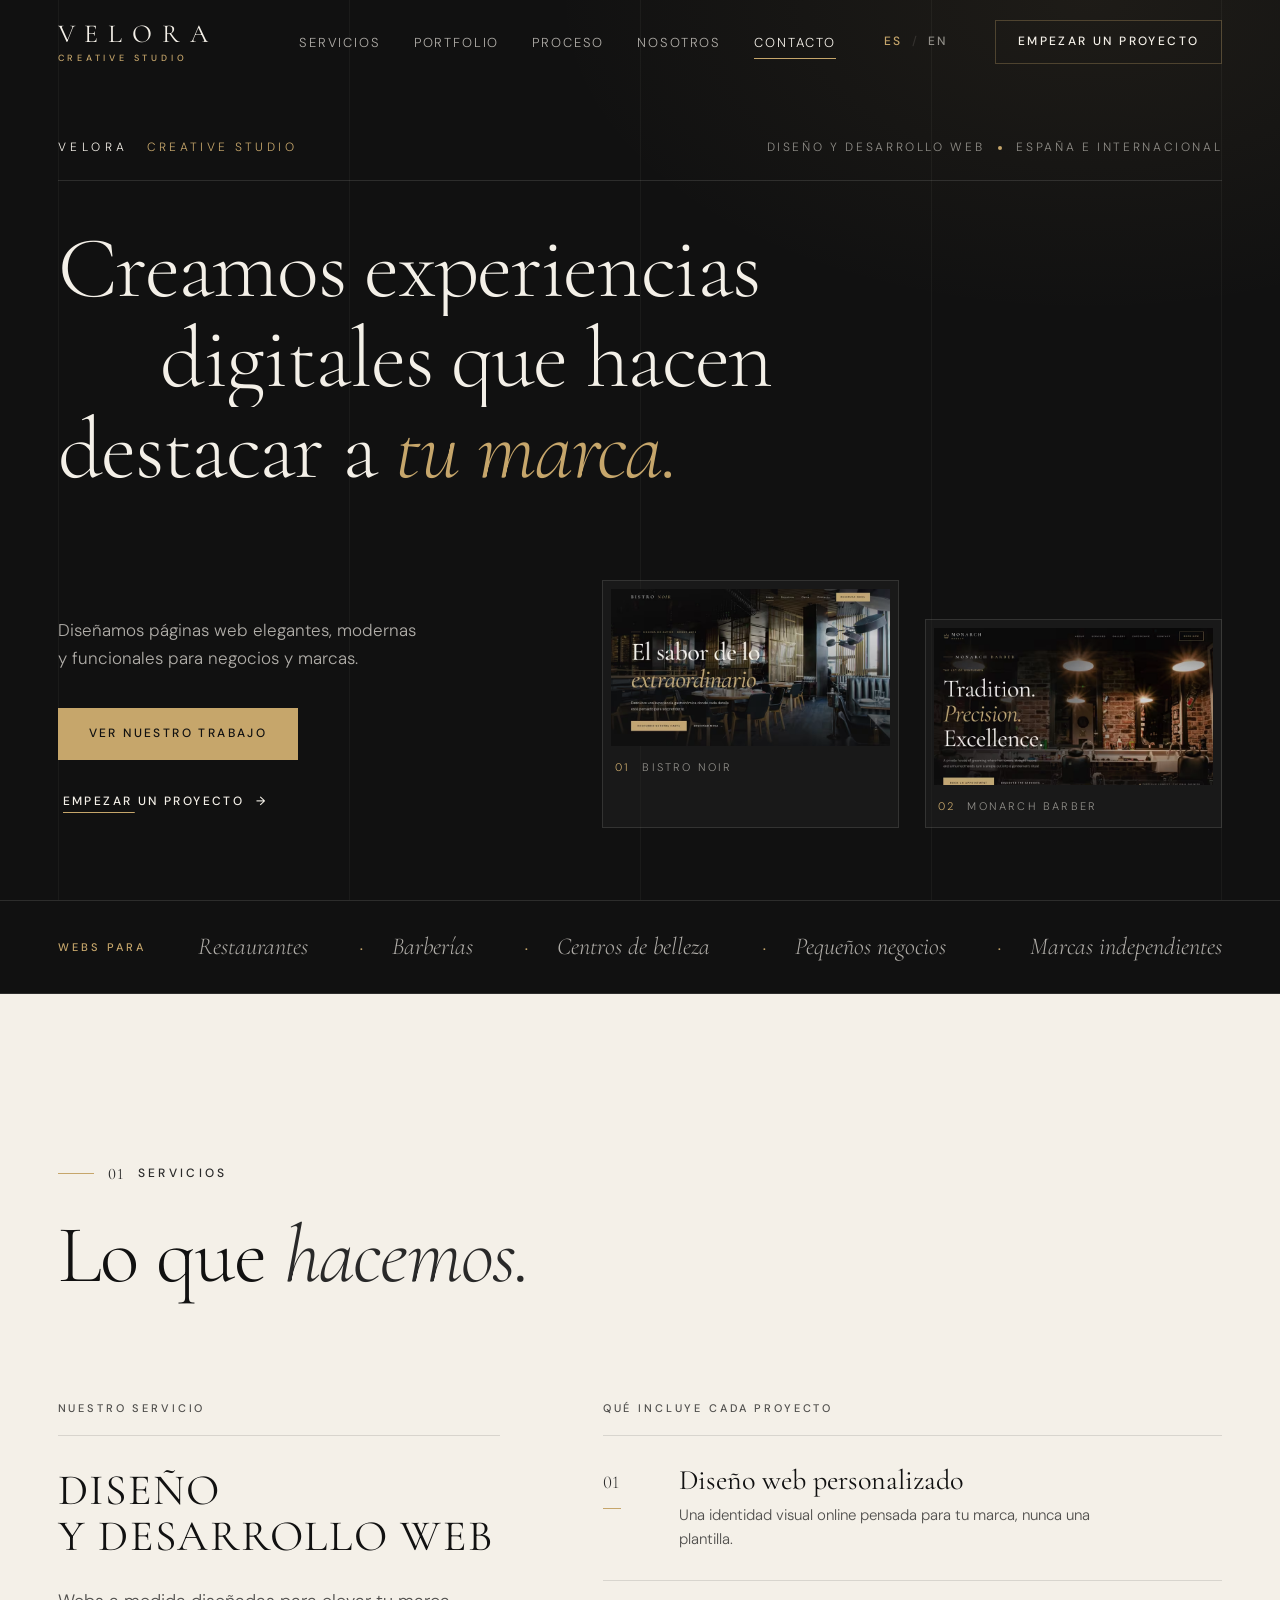
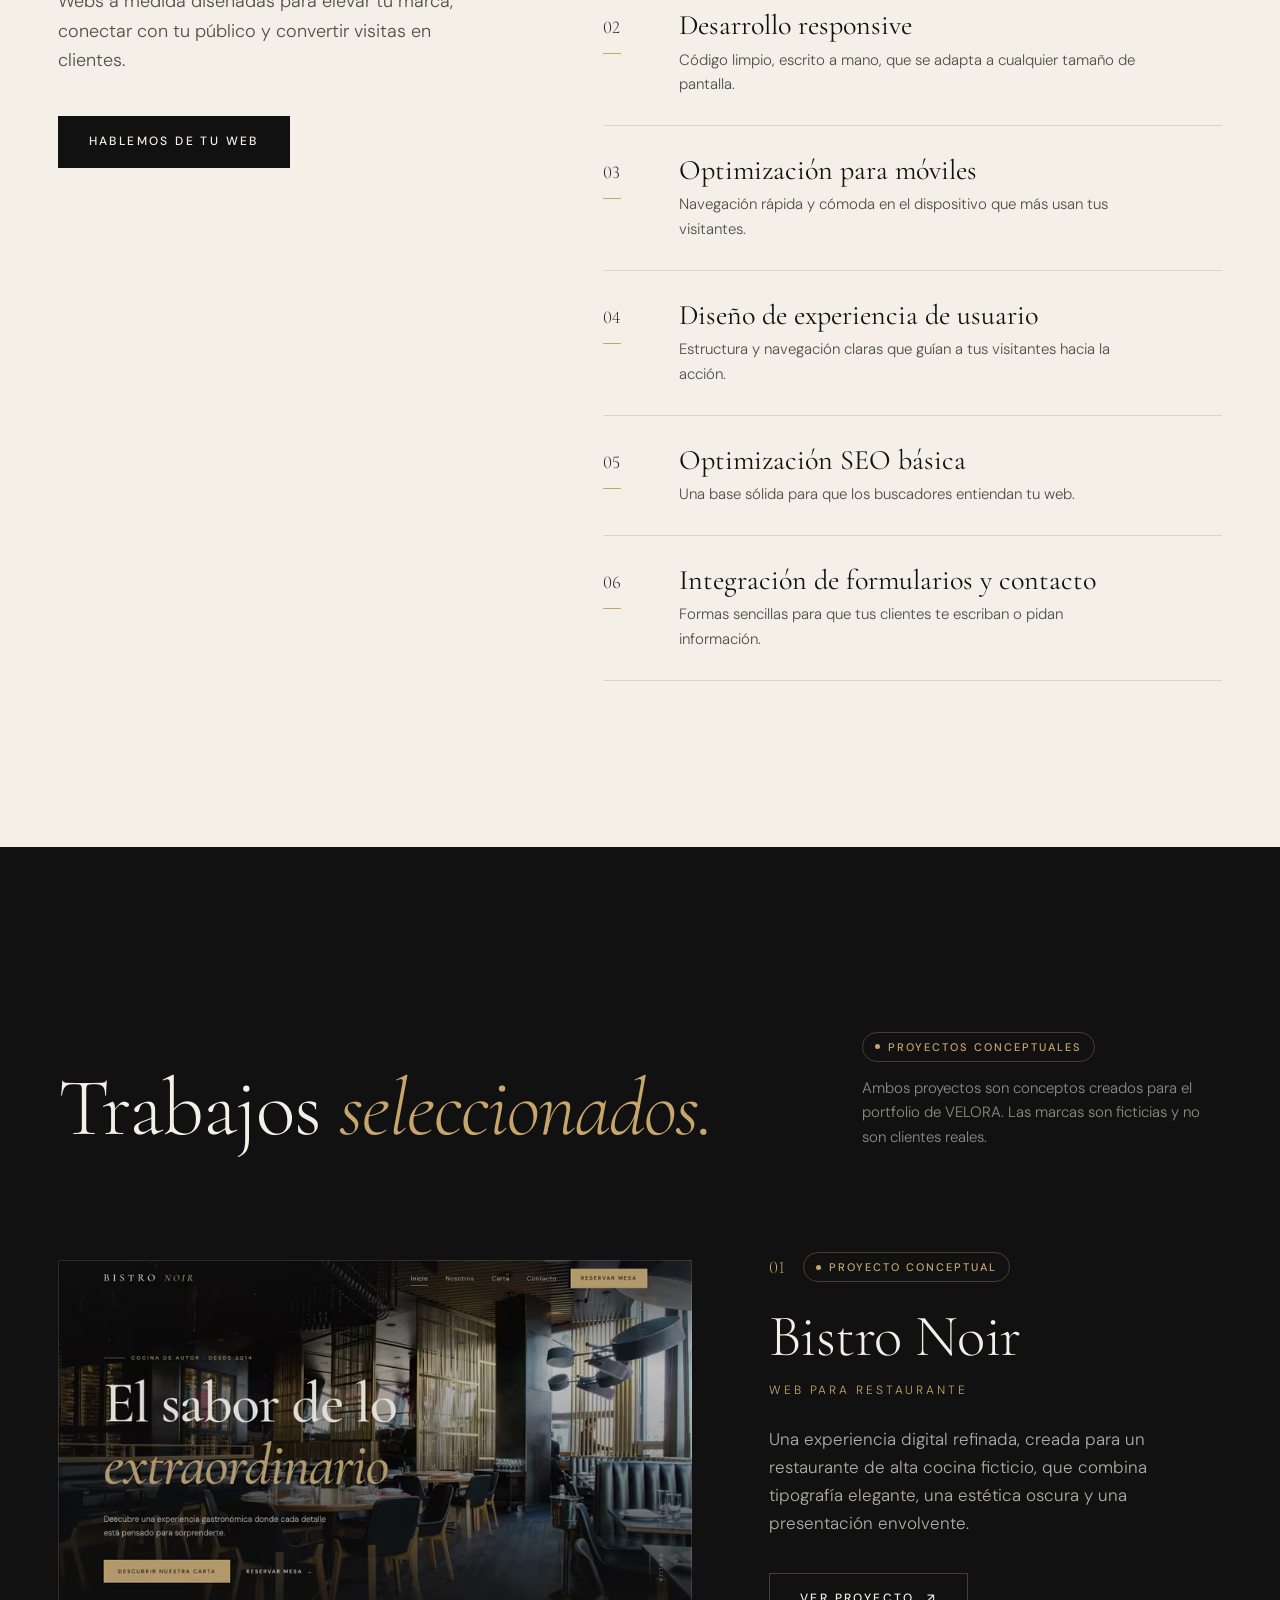
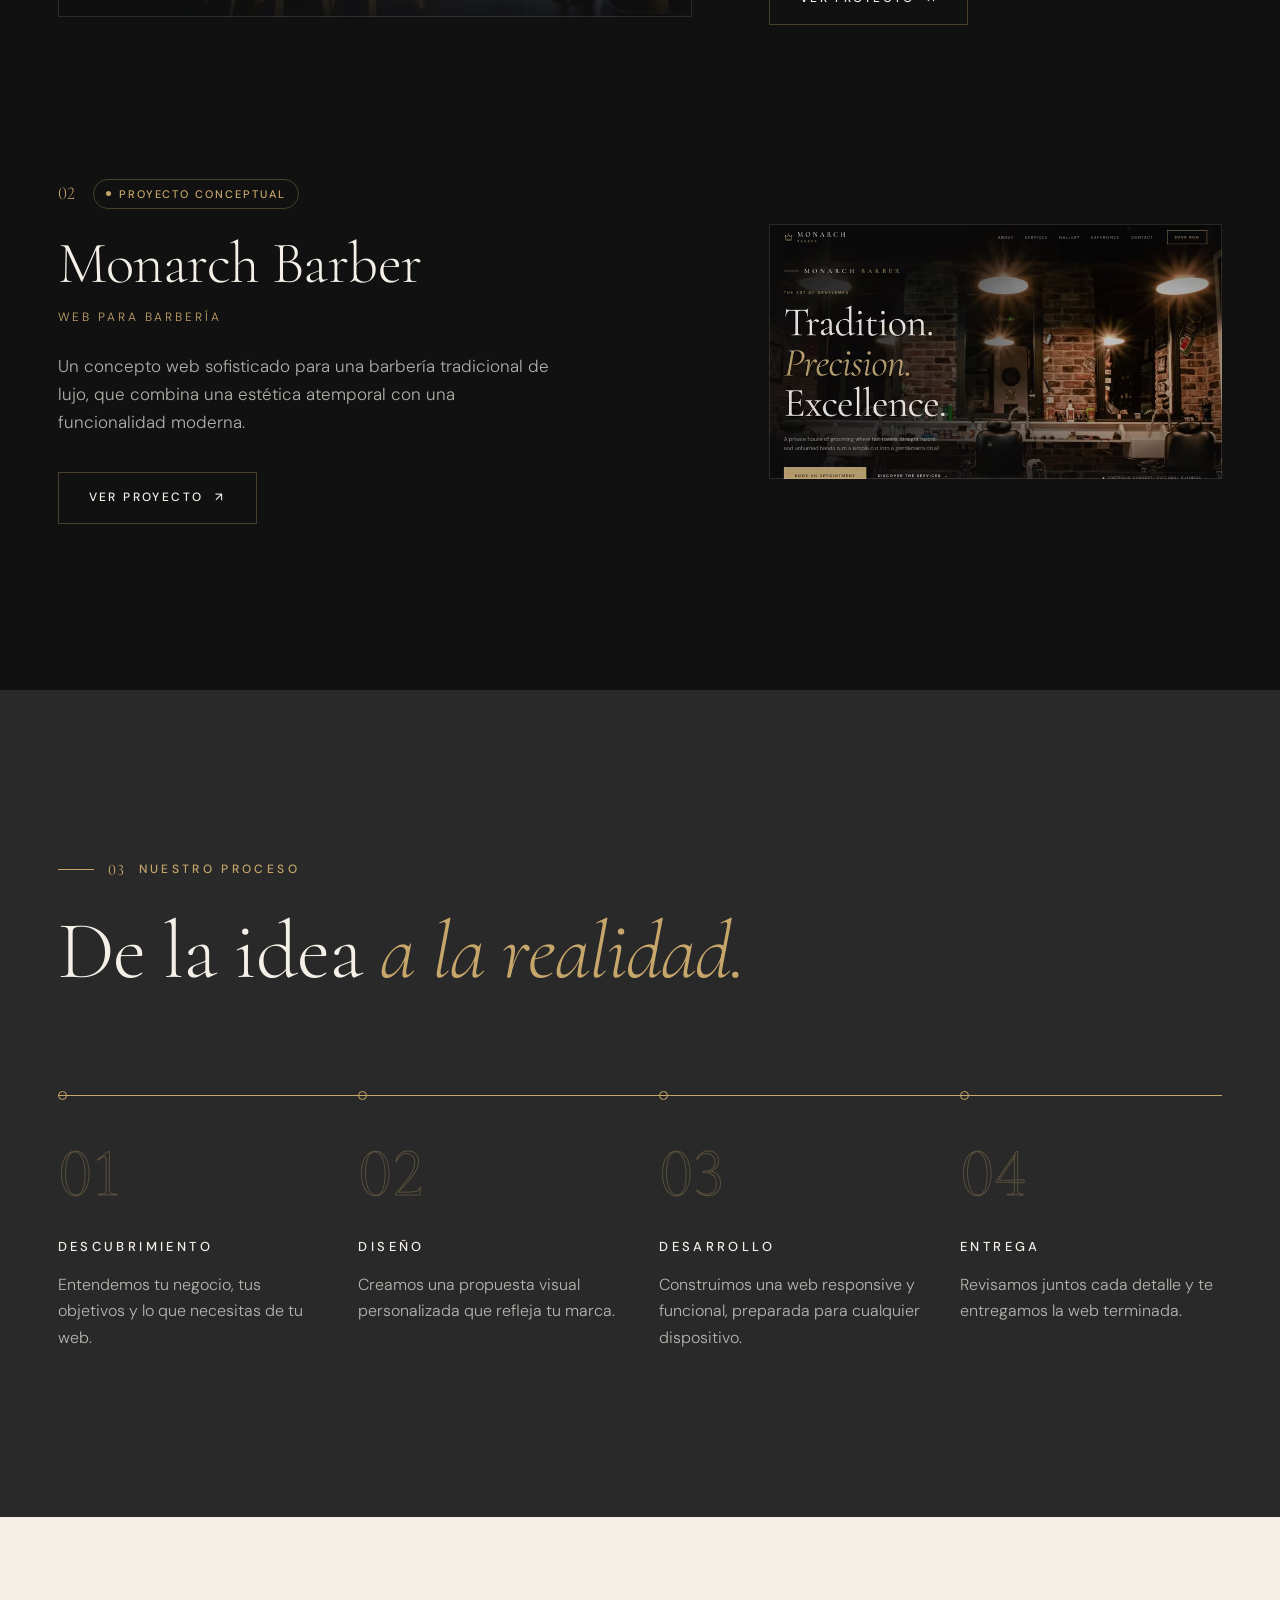
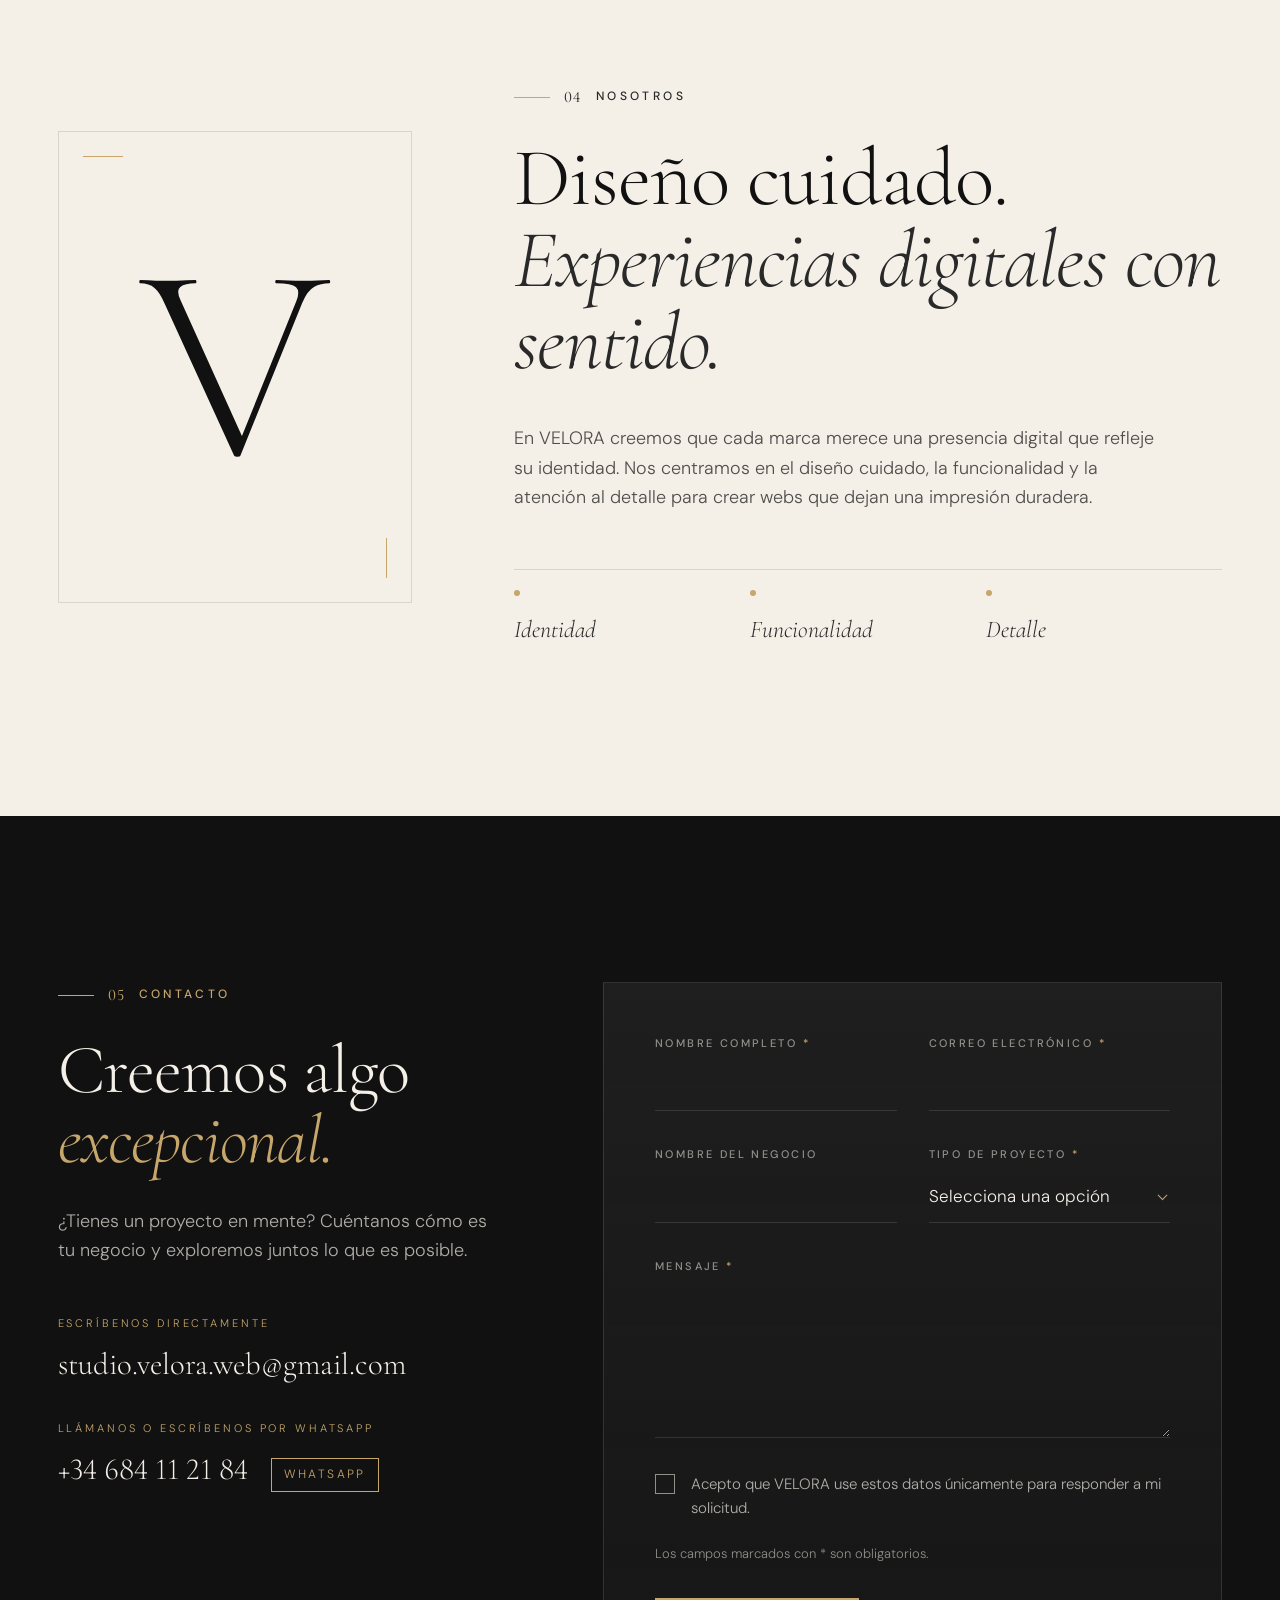
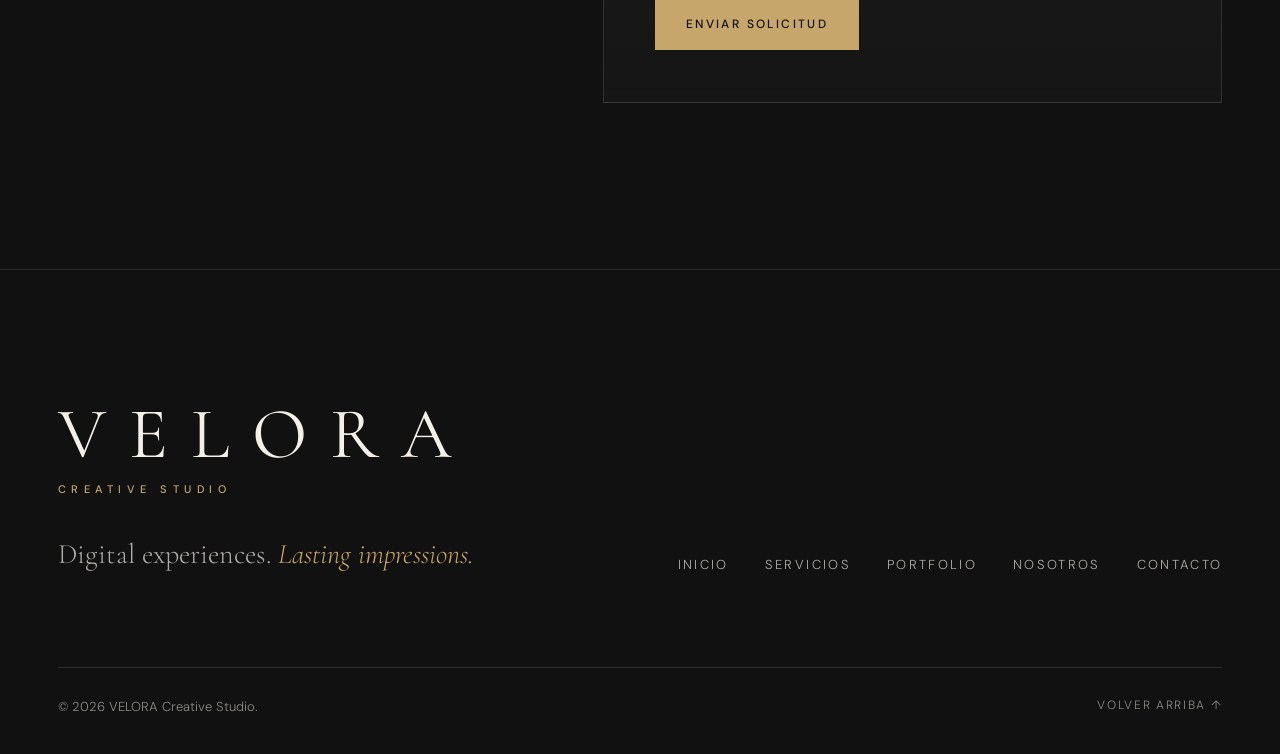
==== commit 3eb1fe57: "Añadir teléfono de contacto y enlace a WhatsApp Co-Authored-By: Claude Opus 5.5 <noreply@anthropic.c" ====
--- a/index.html
+++ b/index.html
@@ -317,6 +317,11 @@
               <span class="contact-label">Escríbenos directamente</span>
               <a href="#" data-contact-email-link></a>
             </p>
+            <p class="contact-email contact-phone" data-contact-phone hidden>
+              <span class="contact-label">Llámanos o escríbenos por WhatsApp</span>
+              <a href="#" data-contact-phone-link></a>
+              <a class="contact-whatsapp" href="#" data-contact-whatsapp-link target="_blank" rel="noopener">WhatsApp</a>
+            </p>
             <div class="contact-social" data-contact-social hidden>
               <span class="contact-label">Síguenos</span>
               <ul data-social-list></ul>
--- a/assets/css/styles.css
+++ b/assets/css/styles.css
@@ -559,6 +559,13 @@
   transition: background-size .5s var(--ease-out);
 }
 .contact-email a:hover { background-size: 100% 1px; }
+.contact-phone .contact-whatsapp {
+  display: inline-block; margin-left: 18px; vertical-align: middle;
+  font-family: inherit; font-size: .75rem; letter-spacing: .2em; text-transform: uppercase;
+  padding: 6px 12px; border: 1px solid var(--gold); color: var(--gold);
+  background: none; transition: background-color .3s, color .3s;
+}
+.contact-phone .contact-whatsapp:hover { background: var(--gold); color: var(--charcoal); }
 .contact-social ul { display: flex; flex-wrap: wrap; gap: 10px 28px; }
 .contact-social a { font-size: .875rem; letter-spacing: .14em; text-transform: uppercase; color: var(--cream-70); }
 .contact-social a:hover { color: var(--gold); }
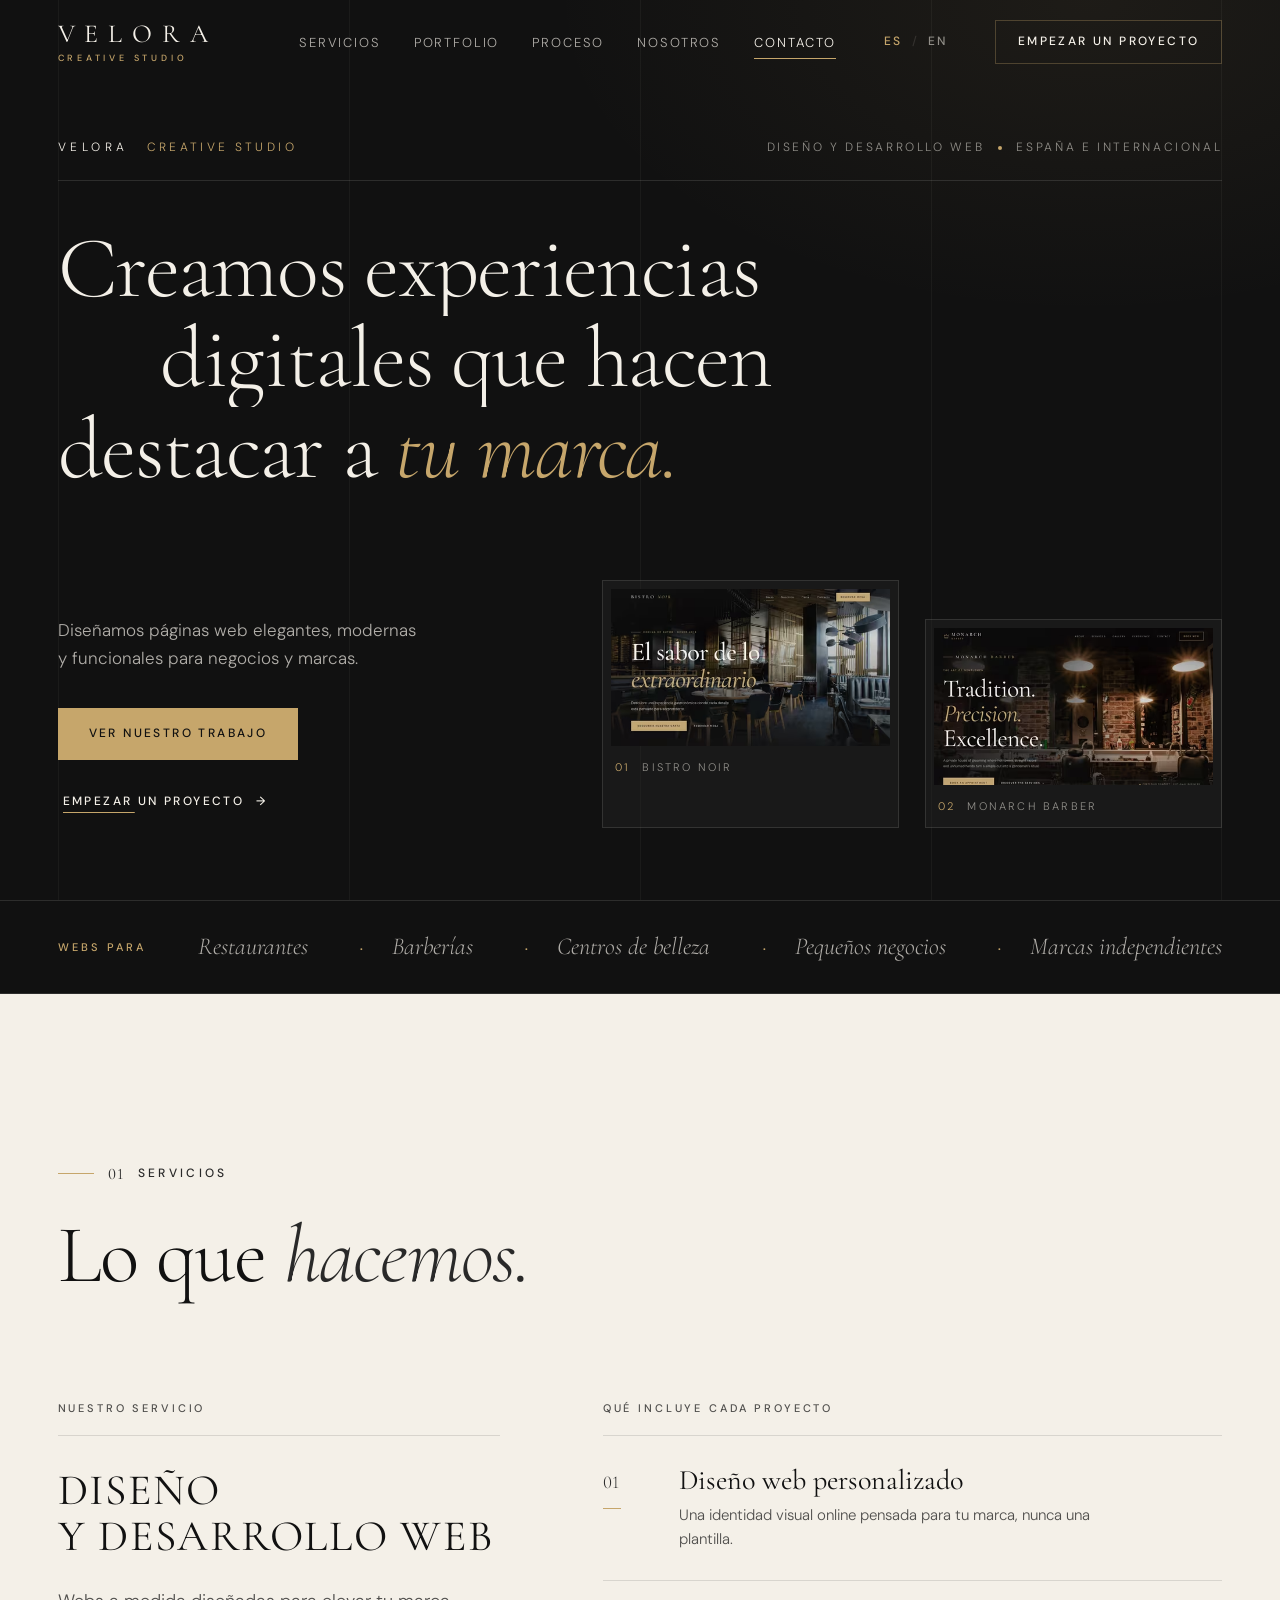
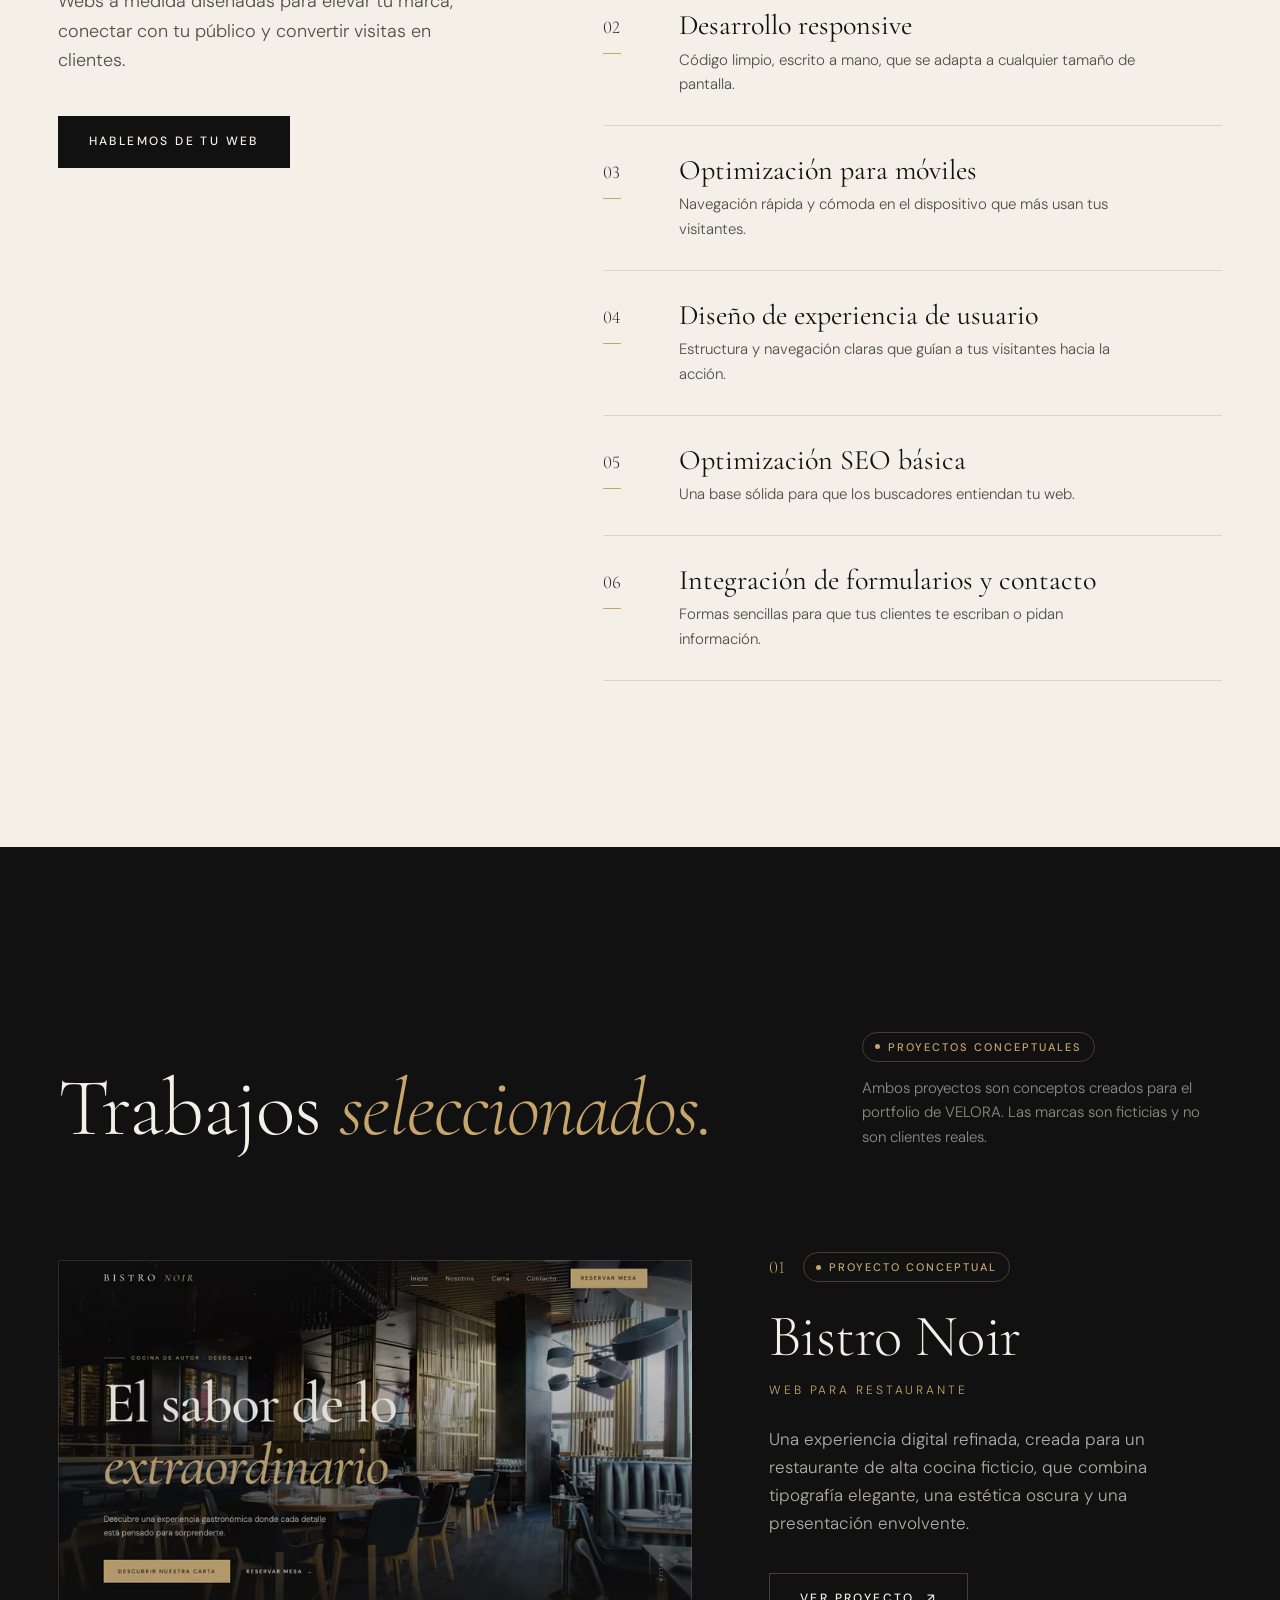
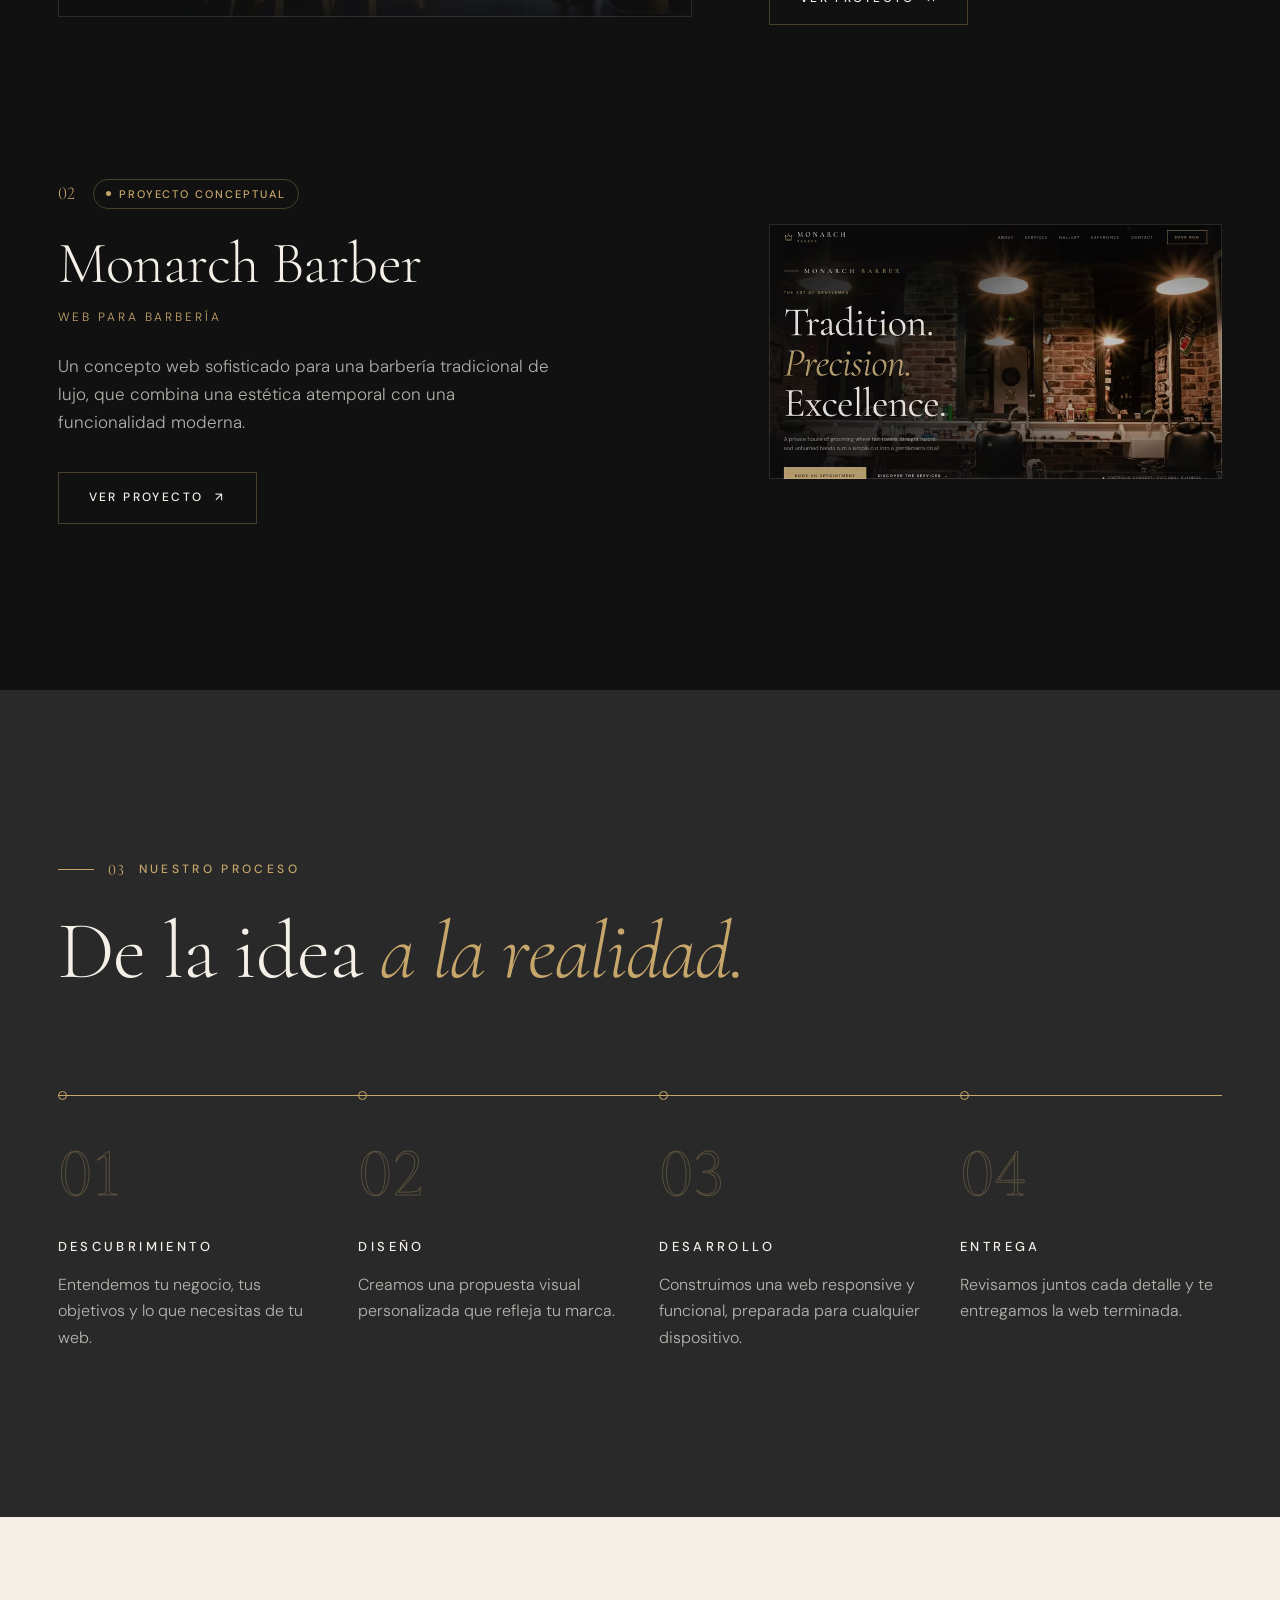
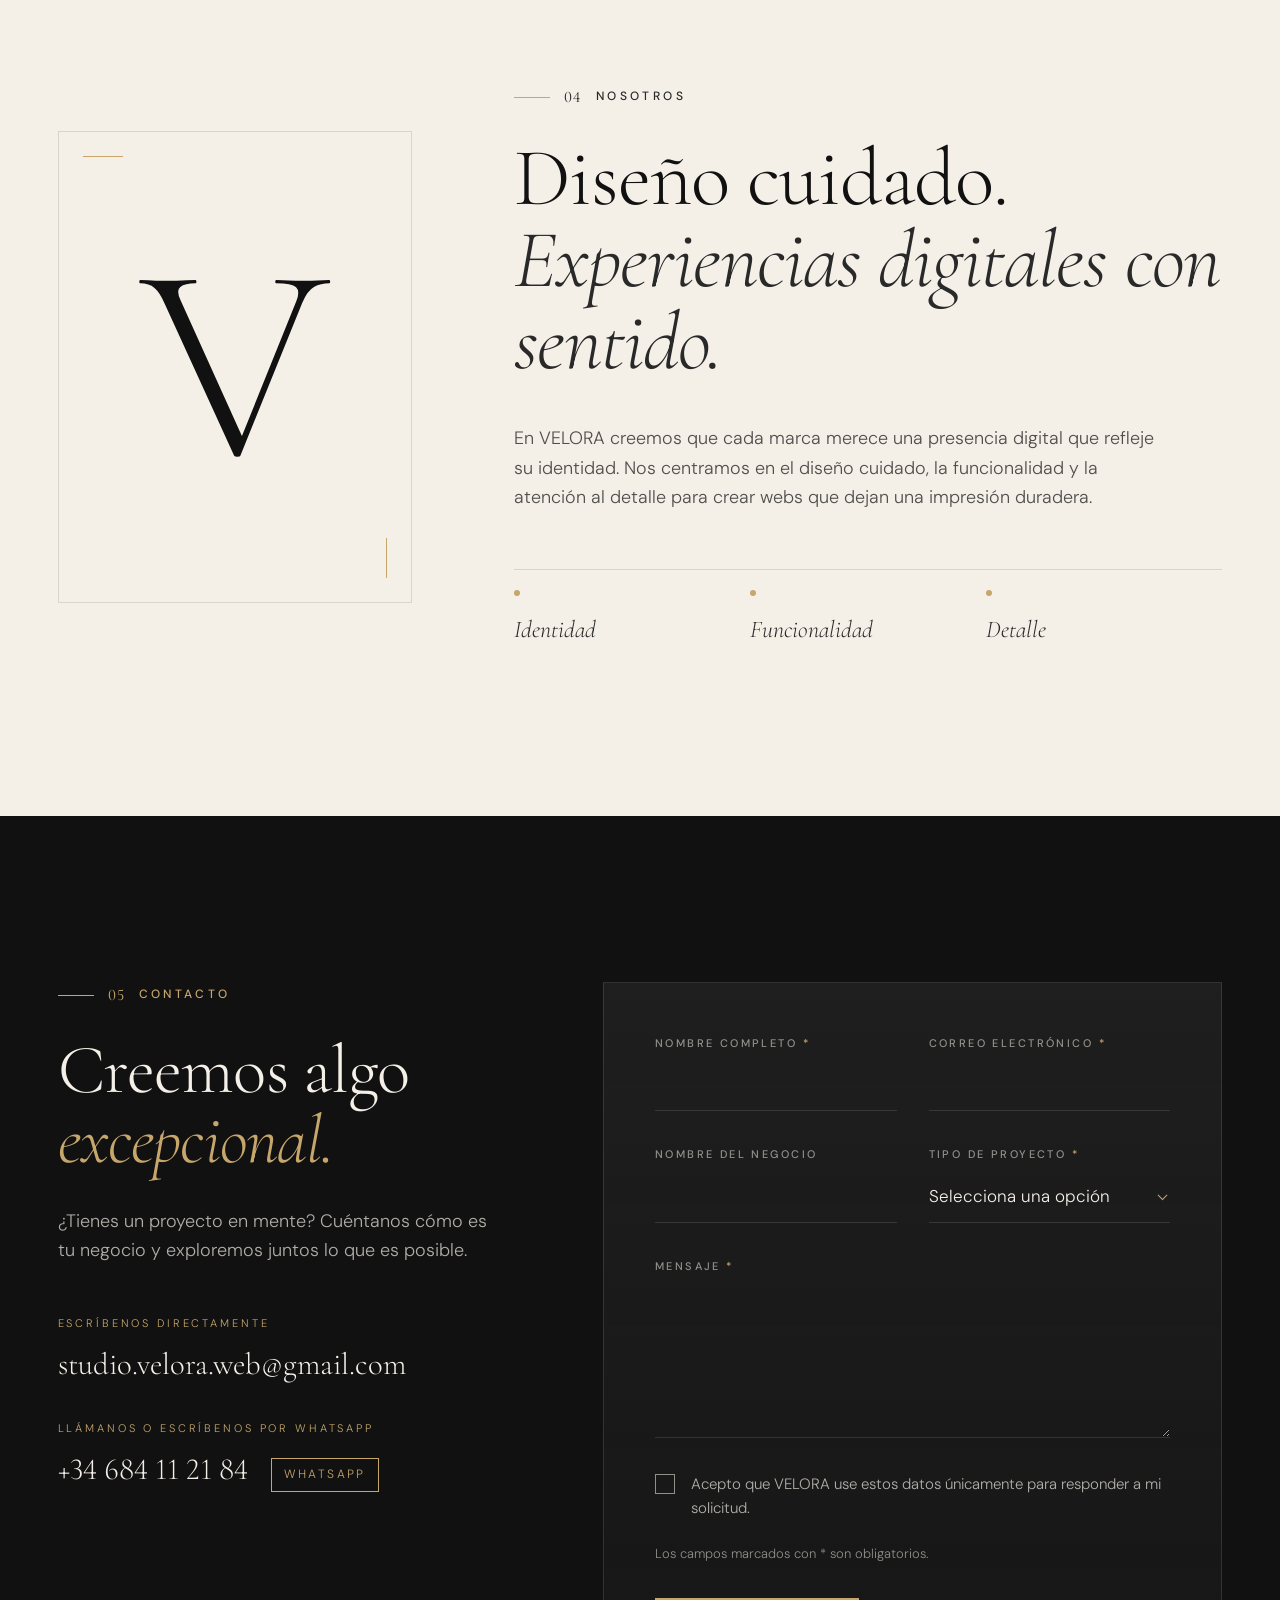
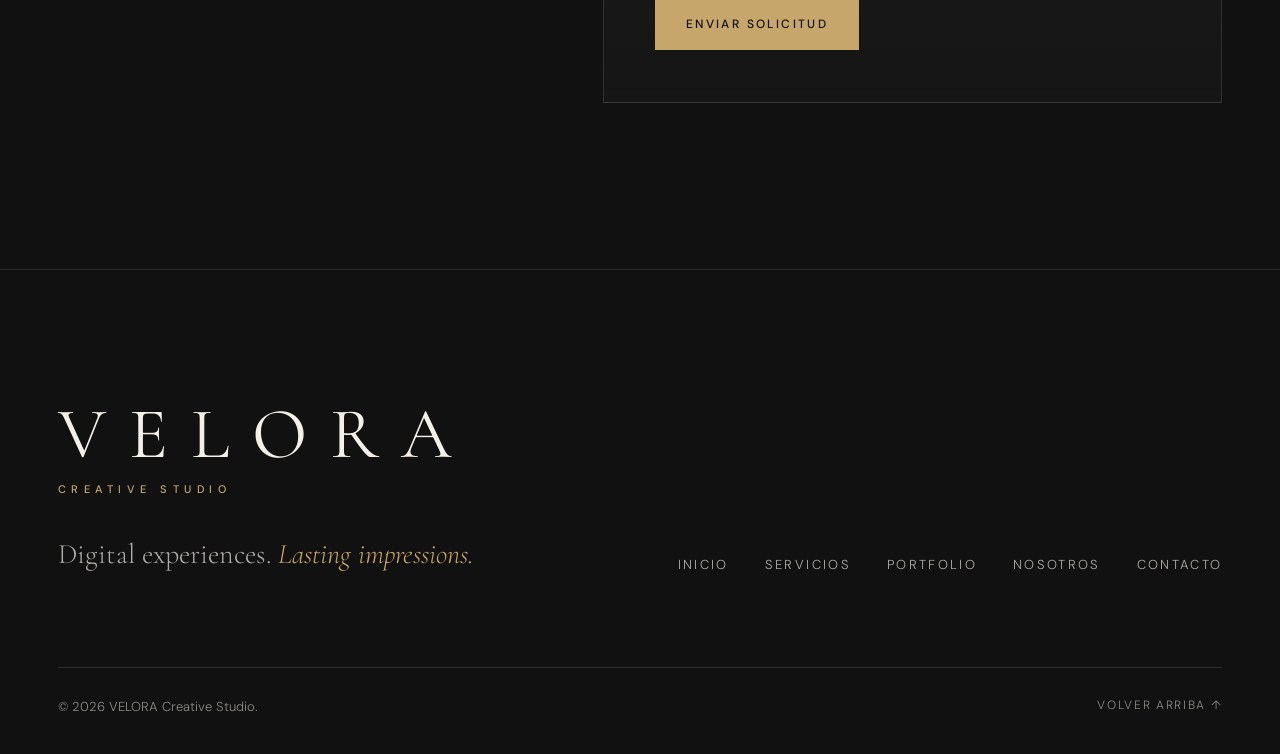
==== commit f745a0b3: "Versionar CSS/JS (?v=hash) para evitar copias antiguas en caché Co-Authored-By: Claude Opus 5.5 <nor" ====
--- a/index.html
+++ b/index.html
@@ -36,7 +36,7 @@
   <link rel="preconnect" href="https://fonts.googleapis.com">
   <link rel="preconnect" href="https://fonts.gstatic.com" crossorigin>
   <link rel="stylesheet" href="https://fonts.googleapis.com/css2?family=Cormorant+Garamond:ital,wght@0,300;0,400;1,300&amp;family=DM+Sans:opsz,wght@9..40,300;9..40,400;9..40,500&amp;display=swap">
-  <link rel="stylesheet" href="assets/css/styles.css">
+  <link rel="stylesheet" href="assets/css/styles.css?v=9c7e5c95">
 
   <script type="application/ld+json">
   {
@@ -55,8 +55,8 @@
   </script>
 
   <script>document.documentElement.classList.add('js');</script>
-  <script src="assets/js/config.js" defer></script>
-  <script src="assets/js/main.js" defer></script>
+  <script src="assets/js/config.js?v=9c7e5c95" defer></script>
+  <script src="assets/js/main.js?v=9c7e5c95" defer></script>
 </head>
 <body>
   <a class="skip-link" href="#main">Saltar al contenido</a>
